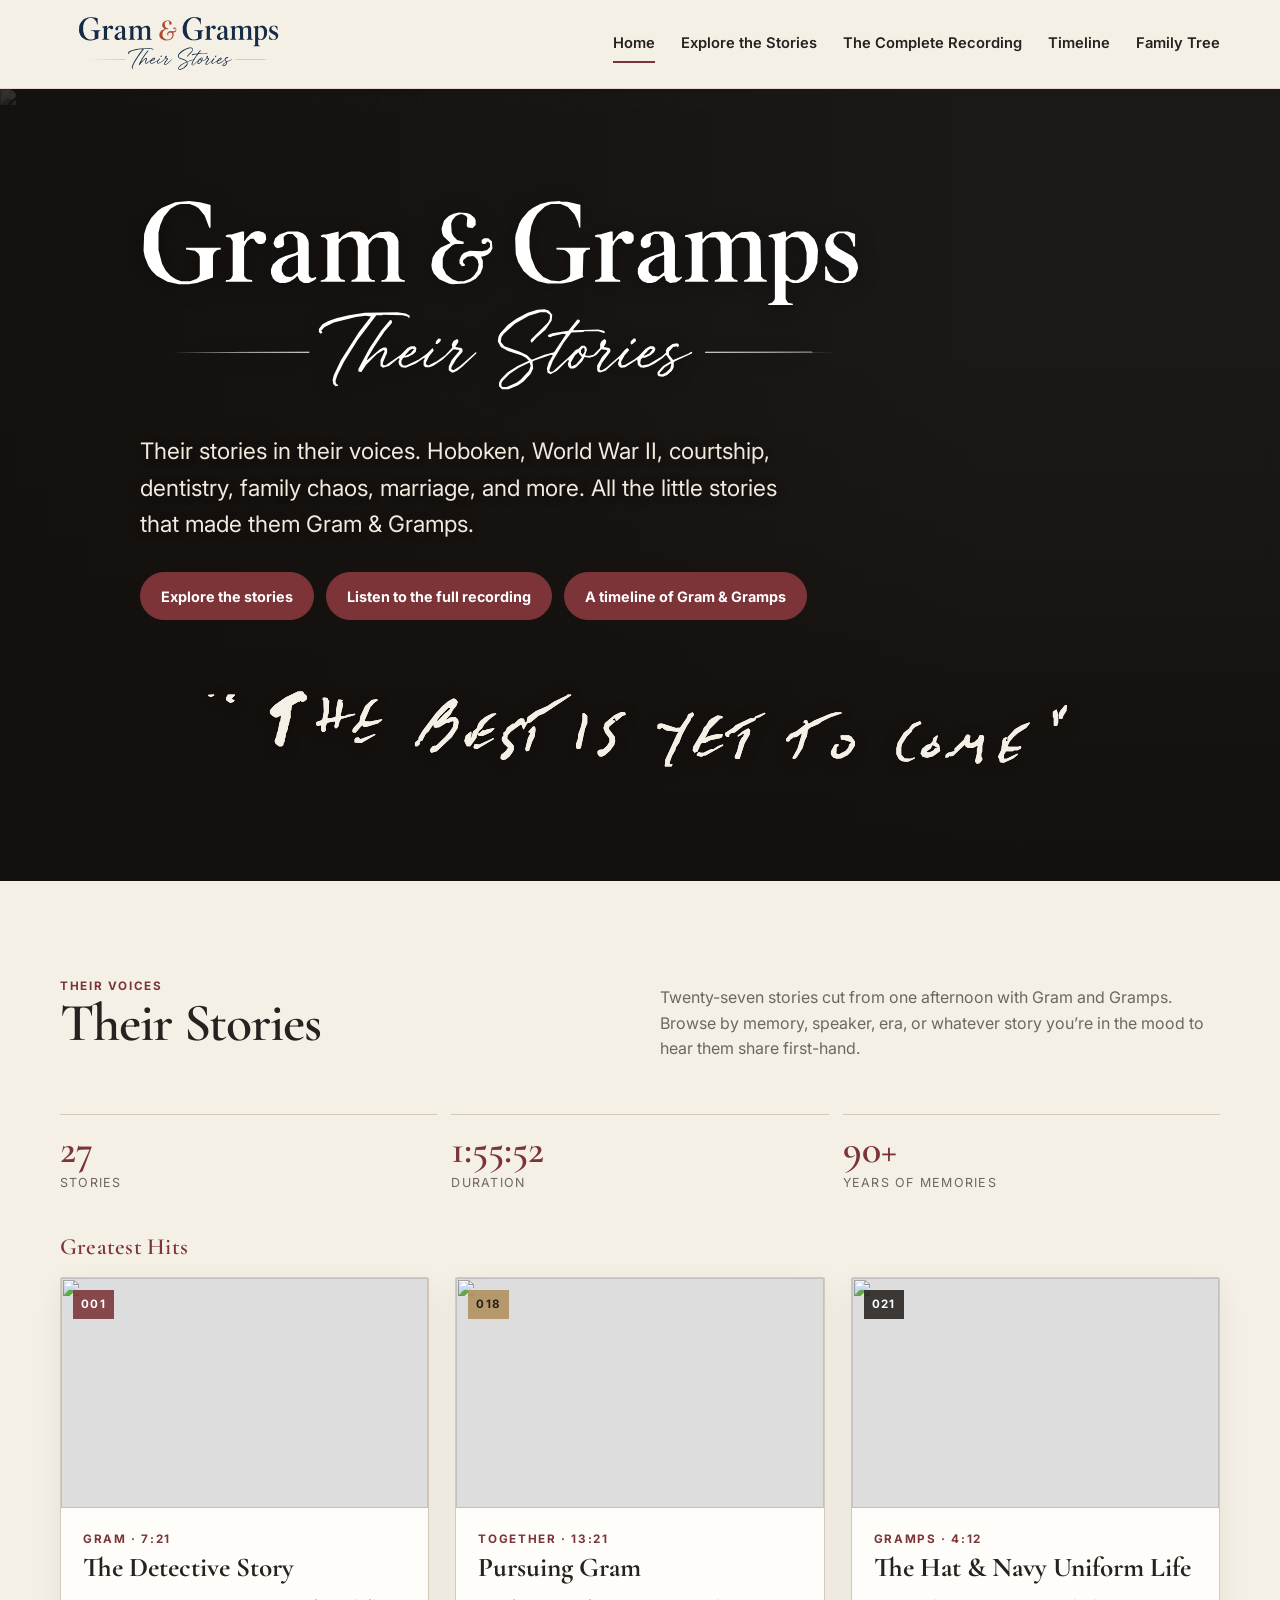
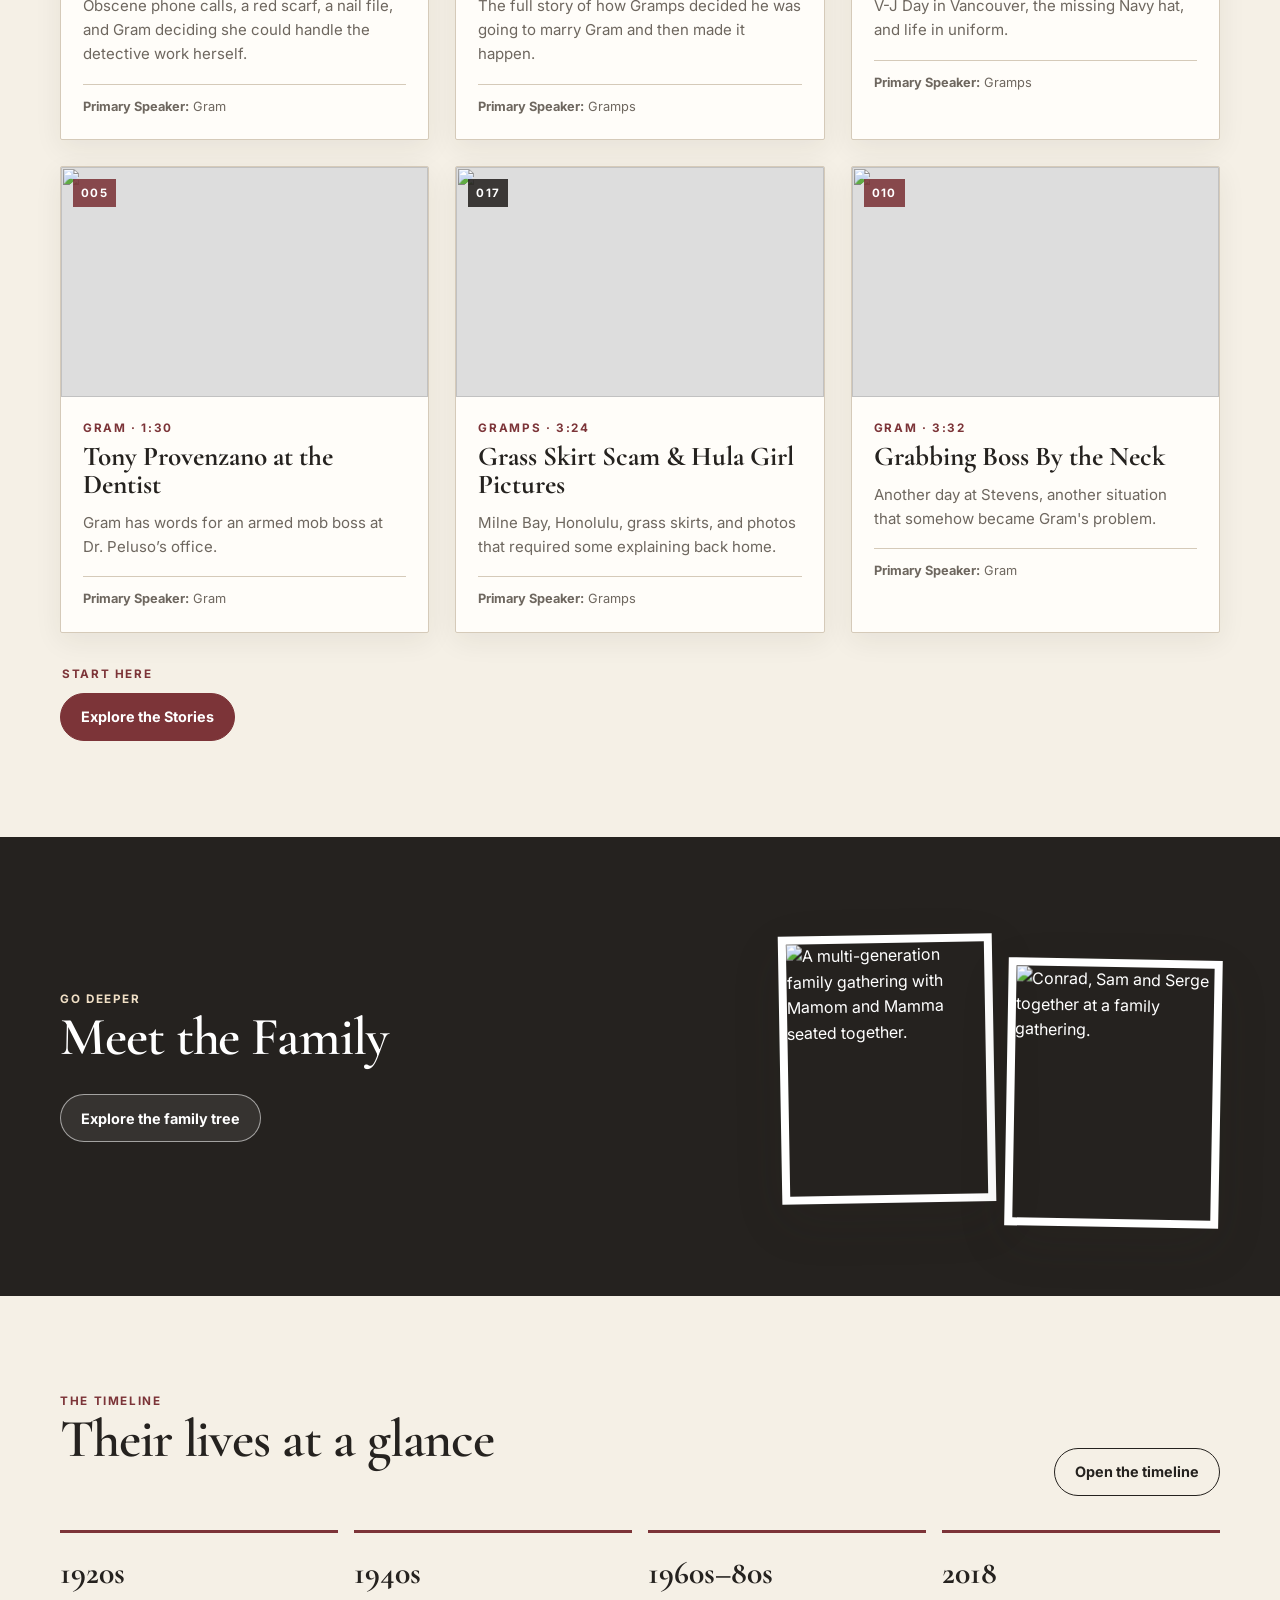
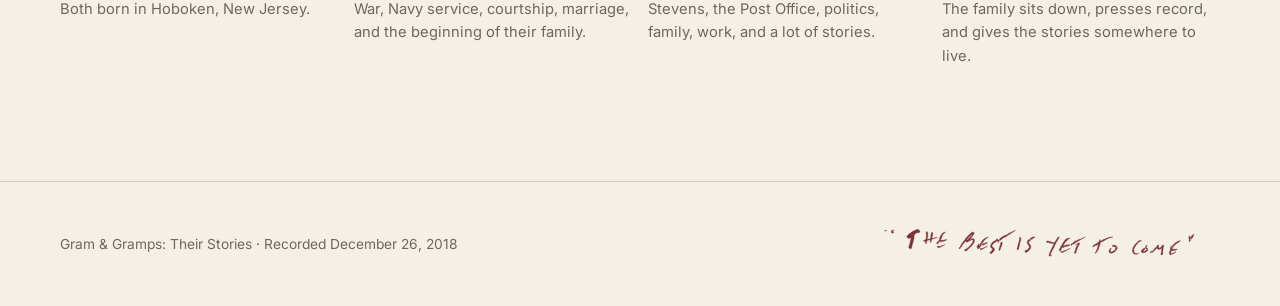
==== index.html @ 0425a96f "Load latest story image refinements on homepage" ====
<!doctype html>
<html lang="en"><head>
<meta charset="utf-8"><meta name="viewport" content="width=device-width,initial-scale=1">
<meta name="description" content="The stories of Gram and Gramps, preserved in their own voices.">
<title>Gram &amp; Gramps: Their Stories</title>
<link rel="stylesheet" href="assets/css/styles.css"><link rel="stylesheet" href="assets/css/branding.css"><link rel="stylesheet" href="assets/css/curation.css"><link rel="stylesheet" href="assets/css/home.css">
</head><body>
<header class="site-header">
  <div class="header-inner wrap">
    <a class="wordmark" href="index.html">Gram <span>&amp;</span> Gramps</a>
    <button class="menu-toggle" aria-label="Open navigation">☰</button>
    <nav class="site-nav">
      <a class="active" href="index.html">Home</a><a href="stories.html">Explore the Stories</a><a href="listen.html">The Complete Recording</a><a href="timeline.html">Timeline</a><a href="family-tree.html">Family Tree</a>
    </nav>
  </div>
</header>
<main>
<section class="hero">
  <div class="hero-media"><img src="https://drive.google.com/thumbnail?id=1_7T6gl65_XMXoGxYPbGLBOzKPiK3e8Ey&sz=w2400" alt="Sam, Marietta and Conrad celebrating Sam and Marietta's eighth wedding anniversary in 1955."></div>
  <div class="hero-copy wrap">
    <div class="hero-title hero-title-logo"><img src="assets/images/gram-gramps-their-stories.svg" alt="Gram &amp; Gramps: Their Stories"></div>
    <p class="dek">Their stories in their voices. Hoboken, World War II, courtship, dentistry, family chaos, marriage, and more. All the little stories that made them Gram &amp; Gramps.</p>
    <div class="hero-actions"><a class="button light" href="stories.html">Explore the stories</a><a class="button primary" href="listen.html">Listen to the full recording</a><a class="button light" href="timeline.html">A timeline of Gram &amp; Gramps</a></div>
    <div class="hero-legacy"><div class="hero-signature-frame"><img class="hero-signature" src="assets/images/the-best-is-yet-to-come-pen-clean.svg" alt="The best is yet to come, in Gramps' handwriting."></div></div>
  </div>
</section>
<section class="section wrap">
  <div class="section-head"><div><div class="eyebrow">Their Voices</div><h2>Their Stories</h2></div><p>Twenty-seven stories cut from one afternoon with Gram and Gramps. Browse by memory, speaker, era, or whatever story you’re in the mood to hear them share first-hand.</p></div>
  <div class="stats story-stats"><div class="stat"><strong>27</strong><span>stories</span></div><div class="stat"><strong>1:55:52</strong><span>duration</span></div><div class="stat"><strong>90+</strong><span>years of memories</span></div></div>
  <div class="featured-story-label"><div class="eyebrow">Greatest Hits</div></div>
  <div id="featuredStories" class="story-grid"></div>
  <div class="featured-cta"><div class="eyebrow">Start Here</div><a class="button primary" href="stories.html">Explore the Stories</a></div>
</section>
<section class="section archive-band">
  <div class="archive-grid wrap">
    <div><div class="eyebrow light">Go Deeper</div><h2>Meet the Family</h2><div style="margin-top:30px"><a class="button light" href="family-tree.html">Explore the family tree</a></div></div>
    <div class="photo-stack"><img src="https://drive.google.com/thumbnail?id=1MJA2WRjSsl3waaRebiGanG0dg9UdJVm9&sz=w1600" alt="A multi-generation family gathering with Mamom and Mamma seated together."><img src="https://drive.google.com/thumbnail?id=1Cu-WLqslZ1735Fe2EN0jEZlUWT8bdMhm&sz=w1600" alt="Conrad, Sam and Serge together at a family gathering."></div>
  </div>
</section>
<section class="section wrap">
  <div class="section-head"><div><div class="eyebrow">The Timeline</div><h2>Their lives at a glance</h2></div><a class="button" href="timeline.html">Open the timeline</a></div>
  <div class="timeline-preview"><article><strong>1920s</strong><p>Both born in Hoboken, New Jersey.</p></article><article><strong>1940s</strong><p>War, Navy service, courtship, marriage, and the beginning of their family.</p></article><article><strong>1960s–80s</strong><p>Stevens, the Post Office, politics, family, work, and a lot of stories.</p></article><article><strong>2018</strong><p>The family sits down, presses record, and gives the stories somewhere to live.</p></article></div>
</section>
</main>
<footer class="site-footer"><div class="footer-inner wrap"><div>Tridente Family Oral History · Recorded December 26, 2018</div><div>Built from family recordings, photographs, documents, and memories.</div></div></footer>
<script src="assets/js/data.js"></script><script src="assets/js/features.js"></script><script src="assets/js/site.js"></script><script src="assets/js/editorial-aug11.js"></script><script src="assets/js/newest-aug12.js"></script><script src="assets/js/curation.js"></script>
</body></html>
---- assets/css/styles.css ----
@import url('https://fonts.googleapis.com/css2?family=Cormorant+Garamond:wght@500;600;700&family=Inter:wght@400;500;600;700&display=swap');
:root{--paper:#f5f0e6;--paper-2:#ebe3d6;--ink:#25221f;--muted:#6e675f;--wine:#7c3438;--wine-dark:#552326;--gold:#b29362;--line:#d5cab9;--white:#fffdf9;--shadow:0 18px 50px rgba(49,38,29,.12)}*{box-sizing:border-box}html{scroll-behavior:smooth}body{margin:0;background:var(--paper);color:var(--ink);font-family:Inter,system-ui,-apple-system,BlinkMacSystemFont,"Segoe UI",sans-serif;line-height:1.6}img{max-width:100%;display:block}a{color:inherit;text-decoration:none}.wrap{width:min(1160px,calc(100% - 40px));margin-inline:auto}.eyebrow{font-size:.73rem;letter-spacing:.14em;text-transform:uppercase;font-weight:700;color:var(--wine)}.eyebrow.light{color:#f0dfc5}h1,h2,h3{font-family:"Cormorant Garamond",Georgia,serif;line-height:1.03;margin:0 0 .55em}h1{font-size:clamp(3.4rem,8vw,7.8rem);font-weight:600;letter-spacing:-.035em}h2{font-size:clamp(2.25rem,4.2vw,4.2rem);font-weight:600;letter-spacing:-.02em}h3{font-size:1.7rem}p{margin:0 0 1.15em}.site-header{position:sticky;top:0;z-index:50;background:rgba(245,240,230,.92);backdrop-filter:blur(14px);border-bottom:1px solid rgba(124,52,56,.12)}.header-inner{height:76px;display:flex;align-items:center;justify-content:space-between;gap:24px}.wordmark{font-family:"Cormorant Garamond",Georgia,serif;font-size:1.65rem;font-weight:700;letter-spacing:.01em}.wordmark span{color:var(--wine);font-style:italic;font-weight:600}.site-nav{display:flex;gap:26px;align-items:center;font-size:.92rem;font-weight:600}.site-nav a{position:relative}.site-nav a:after{content:"";position:absolute;left:0;right:100%;bottom:-7px;height:2px;background:var(--wine);transition:.2s}.site-nav a:hover:after,.site-nav a.active:after{right:0}.menu-toggle{display:none;border:0;background:none;font-size:1.35rem}.hero{min-height:78vh;position:relative;display:grid;align-items:end;overflow:hidden;background:#1d1b19}.hero-media{position:absolute;inset:0}.hero-media img{width:100%;height:100%;object-fit:cover;object-position:center 28%;filter:grayscale(18%) sepia(8%) contrast(1.02)}.hero:after{content:"";position:absolute;inset:0;background:linear-gradient(90deg,rgba(19,15,13,.82) 0%,rgba(19,15,13,.48) 45%,rgba(19,15,13,.12) 74%),linear-gradient(0deg,rgba(19,15,13,.68),transparent 55%)}.hero-copy{position:relative;z-index:2;color:#fffaf3;padding:10vh 0 8vh;max-width:780px}.hero-copy .dek{font-size:clamp(1.1rem,2vw,1.42rem);max-width:650px;color:#f3eadf}.hero-actions{display:flex;gap:12px;flex-wrap:wrap;margin-top:30px}.button{display:inline-flex;align-items:center;justify-content:center;gap:8px;min-height:48px;padding:0 20px;border:1px solid currentColor;border-radius:999px;font-weight:700;font-size:.9rem}.button.primary{background:var(--wine);border-color:var(--wine);color:white}.button.light{color:white;background:rgba(255,255,255,.08);border-color:rgba(255,255,255,.55)}.button:hover{transform:translateY(-1px)}.dedication{background:var(--wine);color:white;padding:34px 0;border-top:1px solid rgba(255,255,255,.15)}.dedication-inner{display:grid;grid-template-columns:220px 1fr;gap:40px;align-items:center}.dedication h2{font-size:2.8rem;margin:0}.dedication p{margin:0;max-width:760px;color:#f3ded9}.section{padding:96px 0}.section.tight{padding:64px 0}.section-head{display:flex;align-items:end;justify-content:space-between;gap:30px;margin-bottom:34px}.section-head p{max-width:560px;color:var(--muted)}.story-grid{display:grid;grid-template-columns:repeat(3,1fr);gap:26px}.story-grid.compact{grid-template-columns:repeat(3,1fr)}.story-card{background:var(--white);border:1px solid var(--line);border-radius:2px;overflow:hidden;box-shadow:0 8px 28px rgba(48,37,28,.07);transition:transform .22s,box-shadow .22s}.story-card:hover{transform:translateY(-4px);box-shadow:var(--shadow)}.story-thumb{aspect-ratio:16/10;overflow:hidden;position:relative;display:block;background:#ddd}.story-thumb img{width:100%;height:100%;object-fit:cover;filter:saturate(.86) contrast(1.02);transition:transform .35s}.story-card:hover .story-thumb img{transform:scale(1.03)}.story-number{position:absolute;left:12px;top:12px;background:rgba(32,26,22,.84);color:white;padding:5px 8px;font-size:.72rem;letter-spacing:.12em;font-weight:700}.story-card-body{padding:22px}.story-card-body h3{margin:.2em 0 .45em}.story-card-body p{color:var(--muted);font-size:.94rem}.card-meta{font-size:.8rem;color:var(--muted);border-top:1px solid var(--line);padding-top:12px}.archive-band{background:var(--ink);color:white}.archive-grid{display:grid;grid-template-columns:1.2fr .8fr;gap:60px;align-items:center}.archive-grid p{color:#d8d0c7}.photo-stack{display:grid;grid-template-columns:1fr 1fr;gap:12px;transform:rotate(-1deg)}.photo-stack img{width:100%;aspect-ratio:4/5;object-fit:cover;border:8px solid #fff;box-shadow:var(--shadow)}.photo-stack img:nth-child(2){transform:translateY(28px) rotate(2deg)}.stats{display:grid;grid-template-columns:repeat(3,1fr);gap:14px;margin-top:30px}.stat{border-top:1px solid #665f58;padding-top:14px}.stat strong{font:600 2.5rem/1 "Cormorant Garamond",Georgia,serif;display:block}.stat span{font-size:.78rem;color:#bdb6af;text-transform:uppercase;letter-spacing:.1em}.timeline-preview{display:grid;grid-template-columns:repeat(4,1fr);gap:16px}.timeline-preview article{border-top:3px solid var(--wine);padding-top:14px}.timeline-preview strong{font-family:"Cormorant Garamond",Georgia,serif;font-size:2rem}.timeline-preview p{font-size:.92rem;color:var(--muted)}.site-footer{padding:42px 0;border-top:1px solid var(--line);font-size:.86rem;color:var(--muted)}.footer-inner{display:flex;justify-content:space-between;gap:20px}.page-hero{padding:90px 0 54px;border-bottom:1px solid var(--line)}.page-hero p{max-width:700px;color:var(--muted);font-size:1.08rem}.filter-row{display:flex;gap:8px;flex-wrap:wrap;margin:28px 0 36px}.filter-chip{border:1px solid var(--line);background:transparent;padding:9px 15px;border-radius:999px;cursor:pointer;font-weight:700;color:var(--muted)}.filter-chip.active,.filter-chip:hover{background:var(--wine);color:white;border-color:var(--wine)}.story-hero{min-height:58vh;position:relative;display:grid;align-items:end;overflow:hidden;background:#222}.story-hero>img{position:absolute;inset:0;width:100%;height:100%;object-fit:cover;object-position:center 30%}.story-hero-overlay{position:absolute;inset:0;background:linear-gradient(0deg,rgba(22,18,16,.82),rgba(22,18,16,.08) 75%)}.story-hero-copy{position:relative;color:white;padding:70px 0}.story-hero-copy h1{font-size:clamp(3rem,6vw,6rem)}.story-hero-copy p{max-width:720px;font-size:1.1rem;color:#eee4da}.story-layout{display:grid;grid-template-columns:minmax(0,1.55fr) minmax(280px,.65fr);gap:60px}.audio-box{border:1px solid var(--line);background:var(--white);padding:28px;display:flex;justify-content:space-between;gap:24px;align-items:center;margin-bottom:45px}.audio-box h2{font-size:2.4rem;margin:.1em 0 0}audio{width:min(440px,100%)}.audio-pending{display:inline-flex;border:1px dashed var(--gold);color:var(--muted);padding:12px 16px;font-size:.82rem;font-weight:700}.prose{font-size:1.05rem;max-width:720px}.prose .note{border-left:3px solid var(--gold);padding-left:18px;color:var(--muted)}.fact-panel{border-top:3px solid var(--wine);align-self:start}.fact-panel div{padding:18px 0;border-bottom:1px solid var(--line)}.fact-panel span{display:block;color:var(--muted);font-size:.72rem;text-transform:uppercase;letter-spacing:.11em;font-weight:700;margin-bottom:6px}.fact-panel strong{font-weight:600;font-size:.94rem}.timeline{position:relative;margin-top:20px}.timeline:before{content:"";position:absolute;left:142px;top:0;bottom:0;width:1px;background:var(--line)}.timeline-row{display:grid;grid-template-columns:120px 1fr;gap:44px;padding:0 0 42px;position:relative}.timeline-row:after{content:"";position:absolute;left:136px;top:8px;width:13px;height:13px;border-radius:50%;background:var(--wine);border:3px solid var(--paper)}.timeline-year{font:600 2rem/1 "Cormorant Garamond",Georgia,serif;color:var(--wine)}.timeline-copy h3{margin:0 0 6px}.timeline-copy p{color:var(--muted);max-width:680px}.twins-hero{display:grid;grid-template-columns:.85fr 1.15fr;min-height:72vh}.twins-copy{padding:8vw;display:flex;flex-direction:column;justify-content:center;background:var(--wine);color:white}.twins-copy p{color:#f1deda}.twins-photo img{width:100%;height:100%;object-fit:cover}.callout{border:1px solid var(--line);padding:28px;background:var(--white)}.callout strong{font-family:"Cormorant Garamond",Georgia,serif;font-size:1.7rem}@media (max-width:900px){.site-nav{display:none;position:absolute;top:76px;left:0;right:0;background:var(--paper);padding:20px 28px;border-bottom:1px solid var(--line);flex-direction:column;align-items:flex-start}.site-nav.open{display:flex}.menu-toggle{display:block}.story-grid,.story-grid.compact{grid-template-columns:repeat(2,1fr)}.archive-grid,.story-layout,.twins-hero{grid-template-columns:1fr}.twins-photo{min-height:60vh}.timeline-preview{grid-template-columns:repeat(2,1fr)}.dedication-inner{grid-template-columns:1fr}}@media (max-width:680px){.wrap{width:min(100% - 28px,1160px)}.hero{min-height:76vh}.hero:after{background:linear-gradient(0deg,rgba(19,15,13,.86),rgba(19,15,13,.24))}.hero-copy{padding-bottom:54px}.section{padding:70px 0}.story-grid,.story-grid.compact{grid-template-columns:1fr}.stats{grid-template-columns:1fr}.timeline-preview{grid-template-columns:1fr 1fr}.audio-box{align-items:flex-start;flex-direction:column}.timeline:before{left:81px}.timeline-row{grid-template-columns:64px 1fr;gap:34px}.timeline-row:after{left:75px}.footer-inner{flex-direction:column}}
---- assets/css/branding.css ----
.wordmark{display:block;flex:0 0 auto;width:238px;height:66px;font-size:0;line-height:0;background:url('../images/gram-gramps-their-stories.svg') center/contain no-repeat}.wordmark span{display:none}.header-inner{height:88px}.their-stories-heading{width:min(620px,100%);margin:6px 0 24px;line-height:0}.their-stories-heading img{display:block;width:100%;height:auto}.stories-page-hero{padding-top:78px}.stories-page-hero .eyebrow{margin-bottom:8px}.site-footer{padding-top:30px;padding-bottom:30px}.site-footer .footer-inner{align-items:center}.site-footer .footer-inner>div:first-child{font-size:0}.site-footer .footer-inner>div:first-child:before{content:'Gram & Gramps: Their Stories · Recorded December 26, 2018';font-size:.86rem}.site-footer .footer-inner>div:last-child{font-size:0;display:flex;justify-content:flex-end;align-items:center}.site-footer .footer-inner>div:last-child:before{content:'';display:block;width:360px;height:64px;background:var(--wine);-webkit-mask:url('../images/the-best-is-yet-to-come-pen-clean.svg') center/contain no-repeat;mask:url('../images/the-best-is-yet-to-come-pen-clean.svg') center/contain no-repeat}
@media(max-width:900px){.wordmark{width:214px;height:62px}.site-nav{top:88px}}
@media(max-width:680px){.header-inner{height:78px}.wordmark{width:188px;height:56px}.site-nav{top:78px}.stories-page-hero{padding-top:58px}.their-stories-heading{width:min(560px,100%);margin-top:2px;margin-bottom:20px}.site-footer{padding-top:26px;padding-bottom:26px}.site-footer .footer-inner>div:last-child{justify-content:flex-start}.site-footer .footer-inner>div:last-child:before{width:320px;height:58px}}
---- assets/css/curation.css ----
.story-hero>img,.story-thumb img{object-position:var(--story-focus,50% 24%)}
.story-hero-meta{display:flex;gap:9px;flex-wrap:wrap;margin:0 0 18px;padding:0;border:0}.story-hero-meta div{min-width:108px;padding:9px 12px 10px;background:rgba(24,20,18,.72);border:1px solid rgba(255,255,255,.18);box-shadow:0 4px 18px rgba(0,0,0,.14);backdrop-filter:blur(6px);-webkit-backdrop-filter:blur(6px)}.story-hero-meta span{display:block;margin-bottom:4px;font-size:.6rem;font-weight:800;letter-spacing:.12em;text-transform:uppercase;color:#f0dfc5;text-shadow:0 1px 3px rgba(0,0,0,.45)}.story-hero-meta strong{font-size:.9rem;font-weight:800;color:#fff;text-shadow:0 1px 4px rgba(0,0,0,.55)}
.story-quote{margin:42px 0;padding:34px 38px;border-left:4px solid var(--wine);background:var(--paper-2)}.story-quote blockquote{margin:0;font:600 clamp(2rem,4vw,3.45rem)/1.08 "Cormorant Garamond",Georgia,serif;letter-spacing:-.02em}.story-quote figcaption{margin-top:18px;color:var(--muted);font-size:.78rem;font-weight:700;letter-spacing:.08em;text-transform:uppercase}
.drive-audio-player{display:flex;flex-direction:column;gap:9px;width:min(520px,100%);min-width:min(440px,100%)}.drive-audio-player iframe{display:block;width:100%;height:104px;border:0;background:#f1ede7;border-radius:2px}.audio-backup{font-size:.72rem;color:var(--muted);text-decoration:underline;text-underline-offset:3px}.audio-backup:hover{color:var(--wine)}
.audio-box{align-items:center}.audio-title{min-width:240px}.audio-eyebrow{color:var(--ink)}.audio-eyebrow span{display:block;line-height:1.35;color:var(--ink)}.audio-eyebrow span+span{margin-top:2px}.audio-box h2{font-size:clamp(1.8rem,3vw,2.5rem);margin:.18em 0 0}.audio-story-number,.audio-story-title{display:block}.audio-story-number{font-size:.62em;line-height:1.15;letter-spacing:.02em;color:var(--wine);margin-bottom:3px}.audio-story-title{line-height:1.03}
.transcript-section{margin:-18px 0 42px}.transcript-details{border:1px solid var(--line);background:var(--white);box-shadow:0 8px 24px rgba(48,37,28,.05)}.transcript-details summary{display:flex;align-items:center;justify-content:space-between;gap:20px;padding:19px 22px;cursor:pointer;list-style:none}.transcript-details summary::-webkit-details-marker{display:none}.transcript-details summary .eyebrow{display:block;margin-bottom:2px;color:var(--muted)}.transcript-details summary strong{font:600 1.45rem/1.1 "Cormorant Garamond",Georgia,serif;color:var(--wine)}.transcript-toggle{display:grid;place-items:center;width:30px;height:30px;border:1px solid rgba(124,52,56,.35);font-size:1.35rem;color:var(--wine);transition:.18s}.transcript-details[open] .transcript-toggle{transform:rotate(45deg)}.transcript-body{padding:4px 22px 26px;border-top:1px solid var(--line)}.transcript-note{margin:18px 0 24px;padding:12px 14px;background:var(--paper-2);color:var(--muted);font-size:.78rem}.transcript-line{display:grid;grid-template-columns:88px minmax(0,1fr);gap:18px;padding:13px 0;border-bottom:1px solid rgba(48,37,28,.09)}.transcript-line:last-child{border-bottom:0}.transcript-speaker{padding-top:3px;font-size:.72rem;font-weight:800;letter-spacing:.07em;text-transform:uppercase;color:var(--wine)}.transcript-line p{margin:0;line-height:1.62;color:var(--ink)}
.story-sequence{display:grid;grid-template-columns:1fr 1fr;gap:14px;margin:-24px 0 44px}.story-sequence-link{display:flex;flex-direction:column;gap:3px;padding:14px 16px;border:1px solid rgba(124,52,56,.35);background:var(--white);color:var(--wine);transition:.18s}.story-sequence-link:hover{background:var(--wine);color:#fff;border-color:var(--wine);transform:translateY(-1px)}.story-sequence-link.next{text-align:right}.story-sequence-link span{font-size:.68rem;font-weight:800;letter-spacing:.08em;text-transform:uppercase}.story-sequence-link strong{font-size:.82rem;font-weight:600;color:inherit;white-space:nowrap;overflow:hidden;text-overflow:ellipsis}
.archive-note{margin-top:42px;padding:28px 30px;background:var(--white);color:var(--ink);border:1px solid var(--line);box-shadow:0 8px 24px rgba(48,37,28,.07)}.archive-note h3{margin:.2em 0 .5em;font-size:2rem}.archive-note p{margin:0;color:var(--muted)}
.location-section{margin-top:46px;padding-top:38px;border-top:1px solid var(--line)}.section-head.mini{margin-bottom:20px}.section-head.mini h2{font-size:2.45rem;margin:.1em 0 0}.location-grid{display:grid;grid-template-columns:1fr;gap:18px}.location-card{display:grid;grid-template-columns:minmax(0,1.25fr) minmax(240px,.75fr);padding:0;background:var(--white);border:1px solid var(--line);box-shadow:0 8px 28px rgba(48,37,28,.05);overflow:hidden}.location-map-wrap{min-height:270px;background:var(--paper-2)}.location-map{display:block;width:100%;height:100%;min-height:270px;border:0}.location-copy{padding:27px 28px;align-self:center}.location-copy h3{margin:.15em 0 .35em;font-size:2rem}.location-copy p{color:var(--muted);margin-bottom:16px}.map-button{min-height:40px;padding:0 16px;font-size:.78rem;color:var(--wine)}
.story-card[data-group="Gram"] .story-number{background:rgba(124,52,56,.88)}.story-card[data-group="Gramps"] .story-number{background:rgba(37,34,31,.88)}.story-card[data-group="Together"] .story-number{background:rgba(178,147,98,.92);color:#251f1a}
@media(max-width:900px){.location-card{grid-template-columns:1fr}.location-map-wrap,.location-map{min-height:310px}.story-hero-meta{gap:8px}}
@media(max-width:680px){.story-hero>img,.story-thumb img{object-position:var(--story-focus-mobile,var(--story-focus,50% 20%))}.story-hero-meta{display:grid;grid-template-columns:repeat(3,1fr);gap:6px;margin-bottom:14px}.story-hero-meta div{min-width:0;padding:7px 7px 8px}.story-hero-meta strong{font-size:.76rem}.story-hero-meta span{font-size:.52rem;letter-spacing:.08em}.story-quote{padding:26px 24px;margin:34px 0}.drive-audio-player{min-width:100%;width:100%}.drive-audio-player iframe{height:108px}.audio-box{gap:18px}.transcript-section{margin:-20px 0 38px}.transcript-details summary{padding:16px}.transcript-body{padding:2px 16px 20px}.transcript-line{grid-template-columns:1fr;gap:4px;padding:12px 0}.transcript-speaker{padding-top:0}.story-sequence{margin:-28px 0 36px;gap:8px}.story-sequence-link{padding:12px 11px}.story-sequence-link strong{font-size:.72rem}.location-map-wrap,.location-map{min-height:250px}.location-copy{padding:22px 20px}}
---- assets/css/home.css ----
.hero-copy{max-width:1000px}.hero-copy h1{max-width:980px}.hero-media img{object-position:center 42%}.hero:after{background:linear-gradient(90deg,rgba(19,15,13,.86) 0%,rgba(19,15,13,.58) 46%,rgba(19,15,13,.18) 76%),linear-gradient(0deg,rgba(19,15,13,.9) 0%,rgba(19,15,13,.7) 20%,rgba(19,15,13,.25) 46%,transparent 67%)}.hero-title{margin-bottom:18px}.hero-title-logo{width:min(760px,82vw);line-height:0;margin-left:-18px}.hero-title-logo img{display:block;width:100%;height:auto;filter:brightness(0) invert(1) drop-shadow(0 2px 10px rgba(0,0,0,.38))}.hero-kicker{font-size:.86rem;letter-spacing:.15em;text-transform:uppercase;font-weight:700;color:#f0dfc5;margin-bottom:7px}.hero-title h1{margin-bottom:0}.hero-copy .dek{text-shadow:0 1px 12px rgba(0,0,0,.28)}.hero-actions{display:flex;gap:12px;flex-wrap:wrap;margin-top:30px}.hero-actions .button{background:var(--wine);border-color:var(--wine);color:#fff}.hero-actions .button:hover{background:var(--wine-dark);border-color:var(--wine-dark)}.hero-legacy{width:100%;max-width:1040px;margin-top:36px;padding:0;border:0}.hero-signature-frame{position:relative;width:100%;margin:0 auto;overflow:visible}.hero-signature{display:block;width:100%;max-width:1040px;height:auto;margin:0;padding:4px 0;box-sizing:border-box;filter:drop-shadow(0 0 .7px #f5f0e6) drop-shadow(0 2px 7px rgba(0,0,0,.28))}.story-stats{margin:0 0 36px}.story-stats .stat{border-color:var(--line)}.story-stats .stat strong{color:var(--wine)}.story-stats .stat span{color:var(--muted)}.featured-story-label{margin:0 0 18px;padding-top:4px}.featured-story-label .eyebrow{font:600 1.45rem/1.05 "Cormorant Garamond",Georgia,serif;letter-spacing:.01em;text-transform:none;color:var(--wine)}.featured-cta{display:flex;flex-direction:column;align-items:flex-start;gap:9px;margin-top:32px}.featured-cta .eyebrow{margin-left:2px}
@media(max-width:680px){.hero-media img{object-position:55% 42%}.hero:after{background:linear-gradient(0deg,rgba(19,15,13,.96) 0%,rgba(19,15,13,.84) 34%,rgba(19,15,13,.61) 66%,rgba(19,15,13,.5) 100%)}.hero-copy{padding-top:9vh}.hero-title-logo{width:104%;max-width:620px;margin-left:-10px}.hero-kicker{font-size:.76rem}.hero-copy .dek{color:#fffaf3;text-shadow:0 2px 14px rgba(0,0,0,.65)}.hero-legacy{margin-top:24px}.hero-signature{width:126%;max-width:none;margin-left:-5%;padding:2px 0}.story-stats{grid-template-columns:repeat(3,1fr);gap:10px}.story-stats .stat strong{font-size:2rem}.story-stats .stat span{font-size:.66rem}.featured-story-label{margin-top:4px}.featured-story-label .eyebrow{font-size:1.3rem}}
@media(max-width:430px){.story-stats{grid-template-columns:1fr}.story-stats .stat{padding-top:10px}.hero-signature{width:134%;margin-left:-8%}}
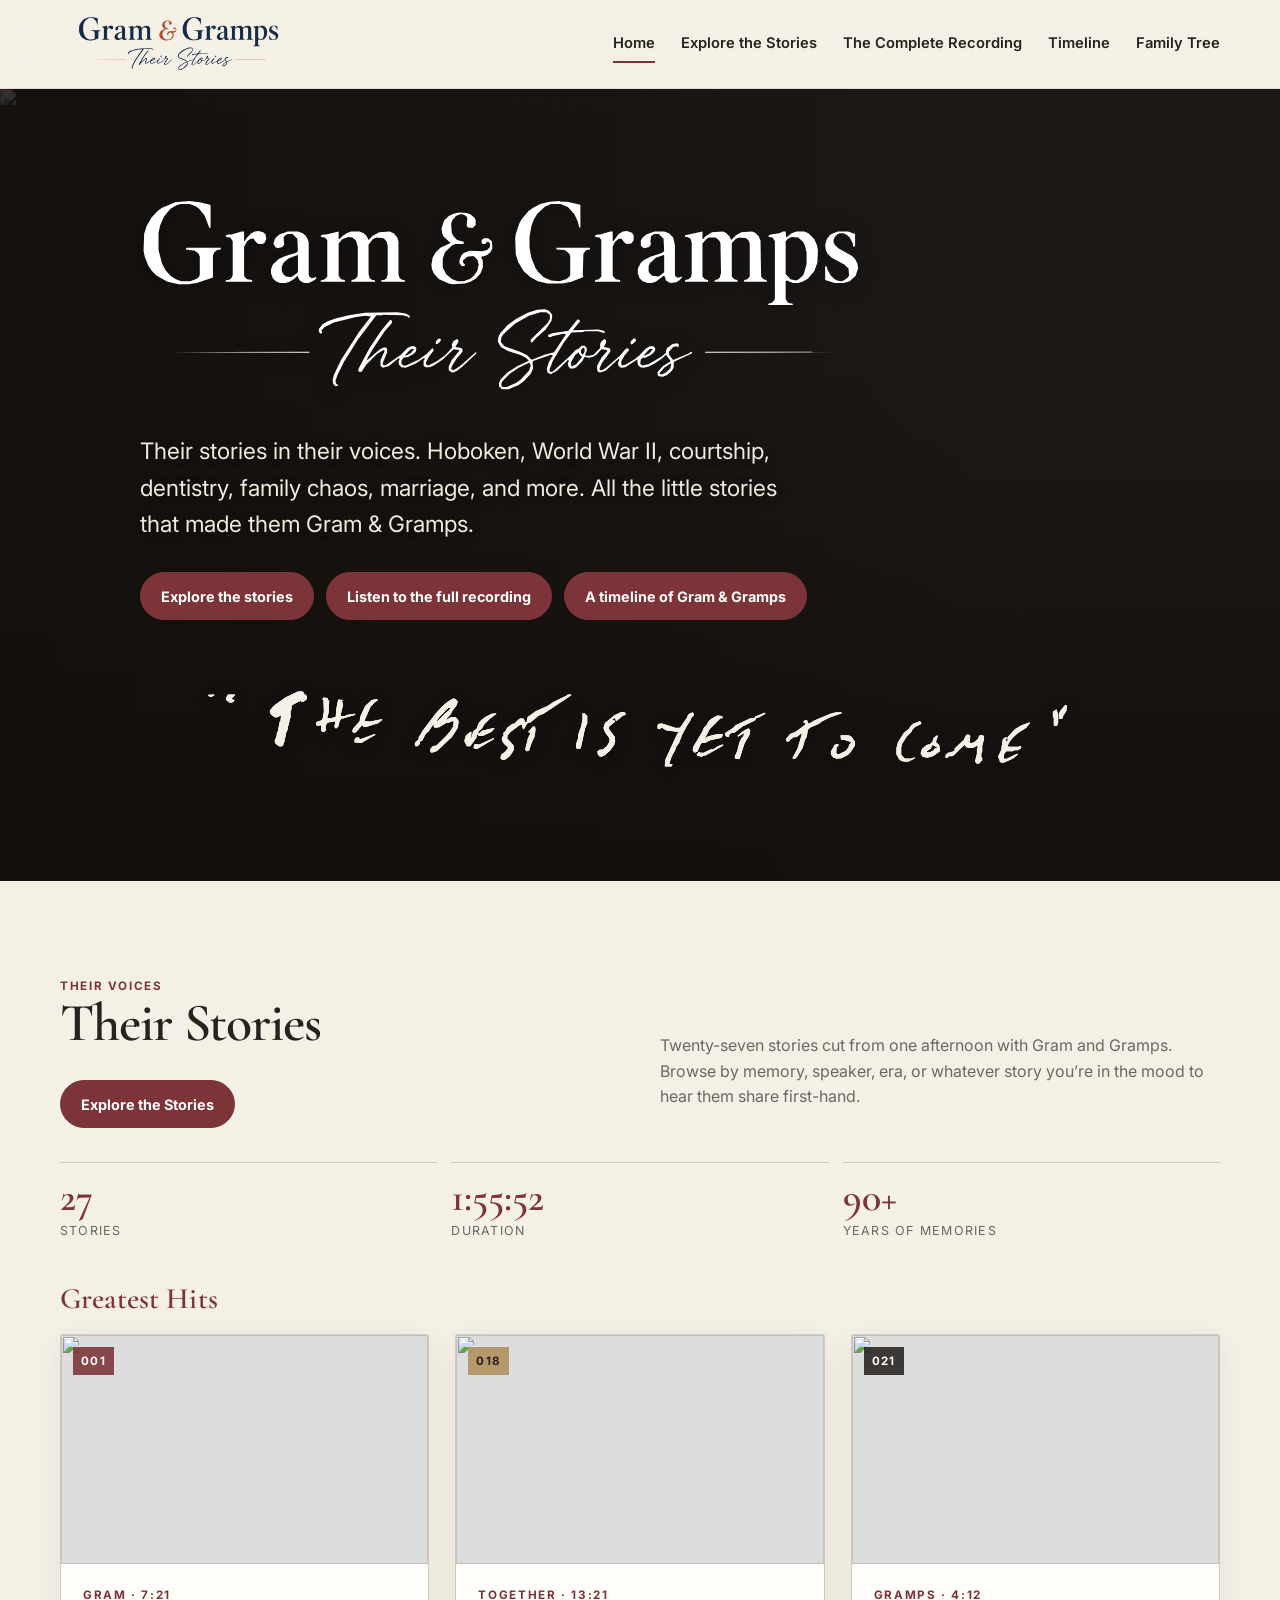
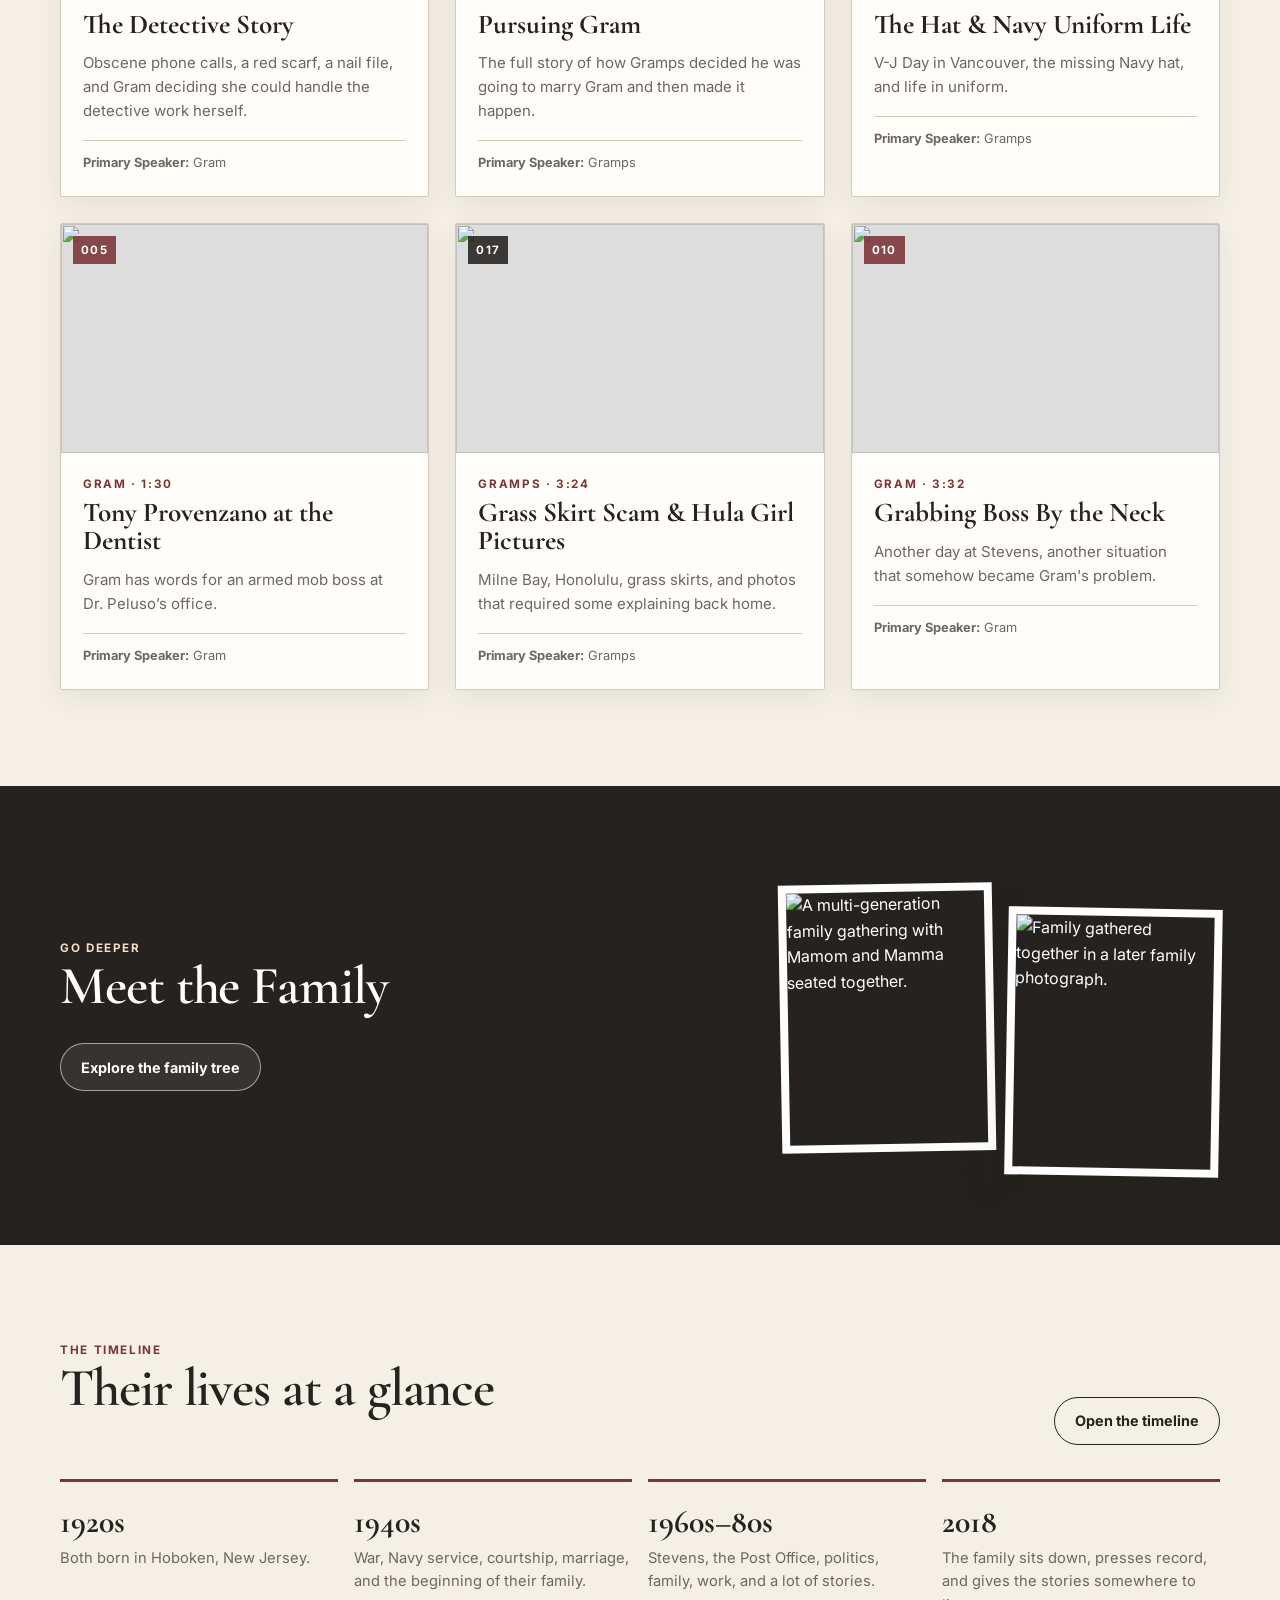
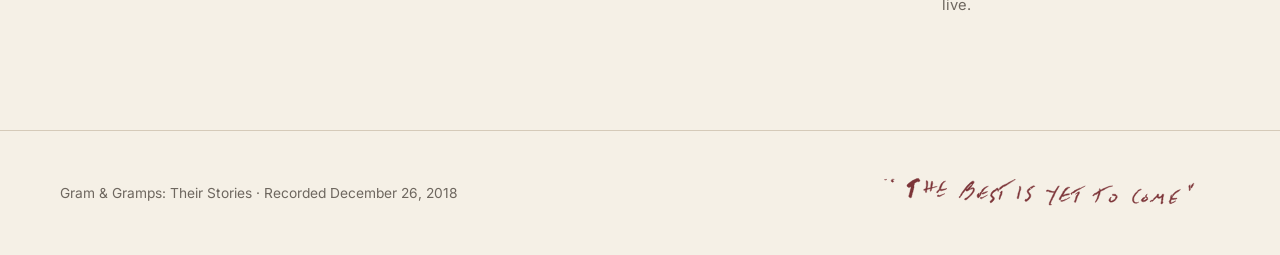
==== commit 7e53bfd9: "Refine homepage stories CTA and family photo" ====
--- a/index.html
+++ b/index.html
@@ -25,16 +25,15 @@
   </div>
 </section>
 <section class="section wrap">
-  <div class="section-head"><div><div class="eyebrow">Their Voices</div><h2>Their Stories</h2></div><p>Twenty-seven stories cut from one afternoon with Gram and Gramps. Browse by memory, speaker, era, or whatever story you’re in the mood to hear them share first-hand.</p></div>
+  <div class="section-head"><div><div class="eyebrow">Their Voices</div><h2>Their Stories</h2><div style="margin-top:22px"><a class="button primary" href="stories.html">Explore the Stories</a></div></div><p>Twenty-seven stories cut from one afternoon with Gram and Gramps. Browse by memory, speaker, era, or whatever story you’re in the mood to hear them share first-hand.</p></div>
   <div class="stats story-stats"><div class="stat"><strong>27</strong><span>stories</span></div><div class="stat"><strong>1:55:52</strong><span>duration</span></div><div class="stat"><strong>90+</strong><span>years of memories</span></div></div>
   <div class="featured-story-label"><div class="eyebrow">Greatest Hits</div></div>
   <div id="featuredStories" class="story-grid"></div>
-  <div class="featured-cta"><div class="eyebrow">Start Here</div><a class="button primary" href="stories.html">Explore the Stories</a></div>
 </section>
 <section class="section archive-band">
   <div class="archive-grid wrap">
     <div><div class="eyebrow light">Go Deeper</div><h2>Meet the Family</h2><div style="margin-top:30px"><a class="button light" href="family-tree.html">Explore the family tree</a></div></div>
-    <div class="photo-stack"><img src="https://drive.google.com/thumbnail?id=1MJA2WRjSsl3waaRebiGanG0dg9UdJVm9&sz=w1600" alt="A multi-generation family gathering with Mamom and Mamma seated together."><img src="https://drive.google.com/thumbnail?id=1Cu-WLqslZ1735Fe2EN0jEZlUWT8bdMhm&sz=w1600" alt="Conrad, Sam and Serge together at a family gathering."></div>
+    <div class="photo-stack"><img src="https://drive.google.com/thumbnail?id=1MJA2WRjSsl3waaRebiGanG0dg9UdJVm9&sz=w1600" alt="A multi-generation family gathering with Mamom and Mamma seated together."><img src="https://drive.google.com/thumbnail?id=1Fem4-S0j2wShqC5hpXGt7dLoz8n_kyJr&sz=w1600" alt="Family gathered together in a later family photograph."></div>
   </div>
 </section>
 <section class="section wrap">
--- a/assets/css/branding.css
+++ b/assets/css/branding.css
@@ -1,3 +1,3 @@
-.wordmark{display:block;flex:0 0 auto;width:238px;height:66px;font-size:0;line-height:0;background:url('../images/gram-gramps-their-stories.svg') center/contain no-repeat}.wordmark span{display:none}.header-inner{height:88px}.their-stories-heading{width:min(620px,100%);margin:6px 0 24px;line-height:0}.their-stories-heading img{display:block;width:100%;height:auto}.stories-page-hero{padding-top:78px}.stories-page-hero .eyebrow{margin-bottom:8px}.site-footer{padding-top:30px;padding-bottom:30px}.site-footer .footer-inner{align-items:center}.site-footer .footer-inner>div:first-child{font-size:0}.site-footer .footer-inner>div:first-child:before{content:'Gram & Gramps: Their Stories · Recorded December 26, 2018';font-size:.86rem}.site-footer .footer-inner>div:last-child{font-size:0;display:flex;justify-content:flex-end;align-items:center}.site-footer .footer-inner>div:last-child:before{content:'';display:block;width:360px;height:64px;background:var(--wine);-webkit-mask:url('../images/the-best-is-yet-to-come-pen-clean.svg') center/contain no-repeat;mask:url('../images/the-best-is-yet-to-come-pen-clean.svg') center/contain no-repeat}
+.wordmark{display:block;flex:0 0 auto;width:238px;height:66px;font-size:0;line-height:0;background:url('../images/gram-gramps-their-stories.svg') center/contain no-repeat}.wordmark span{display:none}.header-inner{height:88px}.their-stories-heading{width:min(620px,100%);margin:6px 0 24px;line-height:0}.their-stories-heading img{display:block;width:100%;height:auto}.stories-page-hero{padding-top:78px;padding-bottom:30px}.stories-page-hero+.section{padding-top:40px}.stories-page-hero .eyebrow{margin-bottom:8px}.site-footer{padding-top:30px;padding-bottom:30px}.site-footer .footer-inner{align-items:center}.site-footer .footer-inner>div:first-child{font-size:0}.site-footer .footer-inner>div:first-child:before{content:'Gram & Gramps: Their Stories · Recorded December 26, 2018';font-size:.86rem}.site-footer .footer-inner>div:last-child{font-size:0;display:flex;justify-content:flex-end;align-items:center}.site-footer .footer-inner>div:last-child:before{content:'';display:block;width:360px;height:64px;background:var(--wine);-webkit-mask:url('../images/the-best-is-yet-to-come-pen-clean.svg') center/contain no-repeat;mask:url('../images/the-best-is-yet-to-come-pen-clean.svg') center/contain no-repeat}
 @media(max-width:900px){.wordmark{width:214px;height:62px}.site-nav{top:88px}}
-@media(max-width:680px){.header-inner{height:78px}.wordmark{width:188px;height:56px}.site-nav{top:78px}.stories-page-hero{padding-top:58px}.their-stories-heading{width:min(560px,100%);margin-top:2px;margin-bottom:20px}.site-footer{padding-top:26px;padding-bottom:26px}.site-footer .footer-inner>div:last-child{justify-content:flex-start}.site-footer .footer-inner>div:last-child:before{width:320px;height:58px}}
+@media(max-width:680px){.header-inner{height:78px}.wordmark{width:188px;height:56px}.site-nav{top:78px}.stories-page-hero{padding-top:58px;padding-bottom:24px}.stories-page-hero+.section{padding-top:32px}.their-stories-heading{width:min(560px,100%);margin-top:2px;margin-bottom:20px}.site-footer{padding-top:26px;padding-bottom:26px}.site-footer .footer-inner>div:last-child{justify-content:flex-start}.site-footer .footer-inner>div:last-child:before{width:320px;height:58px}}
--- a/assets/css/home.css
+++ b/assets/css/home.css
@@ -1,3 +1,3 @@
-.hero-copy{max-width:1000px}.hero-copy h1{max-width:980px}.hero-media img{object-position:center 42%}.hero:after{background:linear-gradient(90deg,rgba(19,15,13,.86) 0%,rgba(19,15,13,.58) 46%,rgba(19,15,13,.18) 76%),linear-gradient(0deg,rgba(19,15,13,.9) 0%,rgba(19,15,13,.7) 20%,rgba(19,15,13,.25) 46%,transparent 67%)}.hero-title{margin-bottom:18px}.hero-title-logo{width:min(760px,82vw);line-height:0;margin-left:-18px}.hero-title-logo img{display:block;width:100%;height:auto;filter:brightness(0) invert(1) drop-shadow(0 2px 10px rgba(0,0,0,.38))}.hero-kicker{font-size:.86rem;letter-spacing:.15em;text-transform:uppercase;font-weight:700;color:#f0dfc5;margin-bottom:7px}.hero-title h1{margin-bottom:0}.hero-copy .dek{text-shadow:0 1px 12px rgba(0,0,0,.28)}.hero-actions{display:flex;gap:12px;flex-wrap:wrap;margin-top:30px}.hero-actions .button{background:var(--wine);border-color:var(--wine);color:#fff}.hero-actions .button:hover{background:var(--wine-dark);border-color:var(--wine-dark)}.hero-legacy{width:100%;max-width:1040px;margin-top:36px;padding:0;border:0}.hero-signature-frame{position:relative;width:100%;margin:0 auto;overflow:visible}.hero-signature{display:block;width:100%;max-width:1040px;height:auto;margin:0;padding:4px 0;box-sizing:border-box;filter:drop-shadow(0 0 .7px #f5f0e6) drop-shadow(0 2px 7px rgba(0,0,0,.28))}.story-stats{margin:0 0 36px}.story-stats .stat{border-color:var(--line)}.story-stats .stat strong{color:var(--wine)}.story-stats .stat span{color:var(--muted)}.featured-story-label{margin:0 0 18px;padding-top:4px}.featured-story-label .eyebrow{font:600 1.45rem/1.05 "Cormorant Garamond",Georgia,serif;letter-spacing:.01em;text-transform:none;color:var(--wine)}.featured-cta{display:flex;flex-direction:column;align-items:flex-start;gap:9px;margin-top:32px}.featured-cta .eyebrow{margin-left:2px}
-@media(max-width:680px){.hero-media img{object-position:55% 42%}.hero:after{background:linear-gradient(0deg,rgba(19,15,13,.96) 0%,rgba(19,15,13,.84) 34%,rgba(19,15,13,.61) 66%,rgba(19,15,13,.5) 100%)}.hero-copy{padding-top:9vh}.hero-title-logo{width:104%;max-width:620px;margin-left:-10px}.hero-kicker{font-size:.76rem}.hero-copy .dek{color:#fffaf3;text-shadow:0 2px 14px rgba(0,0,0,.65)}.hero-legacy{margin-top:24px}.hero-signature{width:126%;max-width:none;margin-left:-5%;padding:2px 0}.story-stats{grid-template-columns:repeat(3,1fr);gap:10px}.story-stats .stat strong{font-size:2rem}.story-stats .stat span{font-size:.66rem}.featured-story-label{margin-top:4px}.featured-story-label .eyebrow{font-size:1.3rem}}
-@media(max-width:430px){.story-stats{grid-template-columns:1fr}.story-stats .stat{padding-top:10px}.hero-signature{width:134%;margin-left:-8%}}
+.hero-copy{max-width:1000px}.hero-copy h1{max-width:980px}.hero-media img{object-position:center 42%}.hero:after{background:linear-gradient(90deg,rgba(19,15,13,.86) 0%,rgba(19,15,13,.58) 46%,rgba(19,15,13,.18) 76%),linear-gradient(0deg,rgba(19,15,13,.9) 0%,rgba(19,15,13,.7) 20%,rgba(19,15,13,.25) 46%,transparent 67%)}.hero-title{margin-bottom:18px}.hero-title-logo{width:min(760px,82vw);line-height:0;margin-left:-18px}.hero-title-logo img{display:block;width:100%;height:auto;filter:brightness(0) invert(1) drop-shadow(0 2px 10px rgba(0,0,0,.38))}.hero-kicker{font-size:.86rem;letter-spacing:.15em;text-transform:uppercase;font-weight:700;color:#f0dfc5;margin-bottom:7px}.hero-title h1{margin-bottom:0}.hero-copy .dek{text-shadow:0 1px 12px rgba(0,0,0,.28)}.hero-actions{display:flex;gap:12px;flex-wrap:wrap;margin-top:30px}.hero-actions .button{background:var(--wine);border-color:var(--wine);color:#fff}.hero-actions .button:hover{background:var(--wine-dark);border-color:var(--wine-dark)}.hero-legacy{width:100%;max-width:1040px;margin-top:36px;padding:0;border:0}.hero-signature-frame{position:relative;width:100%;margin:0 auto;overflow:visible}.hero-signature{display:block;width:100%;max-width:1040px;height:auto;margin:0;padding:4px 0;box-sizing:border-box;filter:drop-shadow(0 0 .7px #f5f0e6) drop-shadow(0 2px 7px rgba(0,0,0,.28))}.story-stats{margin:0 0 36px}.story-stats .stat{border-color:var(--line)}.story-stats .stat strong{color:var(--wine)}.story-stats .stat span{color:var(--muted)}.featured-story-label{margin:0 0 20px;padding-top:4px}.featured-story-label .eyebrow{font:600 1.85rem/1.05 "Cormorant Garamond",Georgia,serif;letter-spacing:.005em;text-transform:none;color:var(--wine)}.featured-cta{display:flex;flex-direction:column;align-items:flex-start;gap:9px;margin-top:32px}.featured-cta .eyebrow{margin-left:2px}
+@media(max-width:680px){.hero-media img{object-position:55% 42%}.hero:after{background:linear-gradient(0deg,rgba(19,15,13,.96) 0%,rgba(19,15,13,.84) 34%,rgba(19,15,13,.61) 66%,rgba(19,15,13,.5) 100%)}.hero-copy{padding-top:9vh}.hero-title-logo{width:104%;max-width:620px;margin-left:-10px}.hero-kicker{font-size:.76rem}.hero-copy .dek{color:#fffaf3;text-shadow:0 2px 14px rgba(0,0,0,.65)}.hero-legacy{margin-top:24px}.hero-signature-frame{width:100%;overflow:visible}.hero-signature{width:100%;max-width:100%;margin-left:0;padding:2px 0}.story-stats{grid-template-columns:repeat(3,1fr);gap:10px}.story-stats .stat strong{font-size:2rem}.story-stats .stat span{font-size:.66rem}.featured-story-label{margin-top:4px}.featured-story-label .eyebrow{font-size:1.65rem}}
+@media(max-width:430px){.story-stats{grid-template-columns:1fr}.story-stats .stat{padding-top:10px}.hero-signature{width:100%;max-width:100%;margin-left:0}}
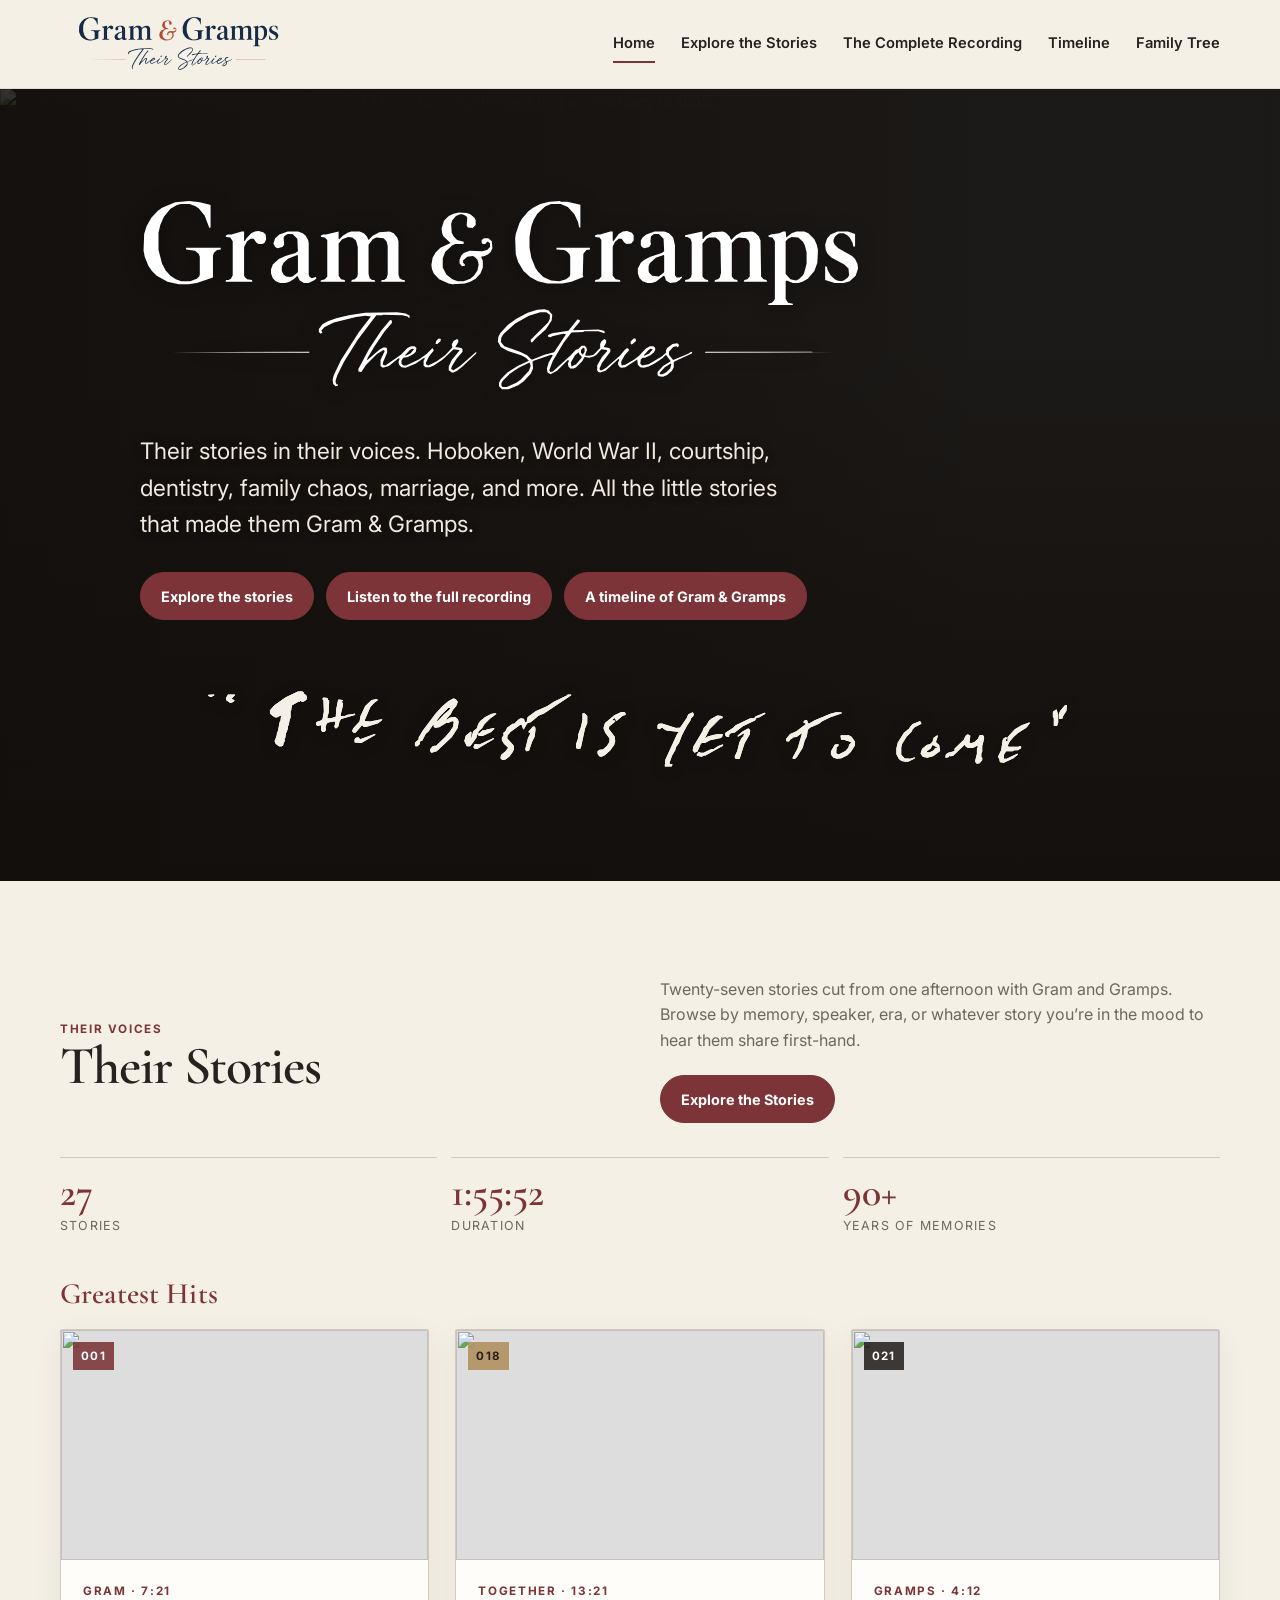
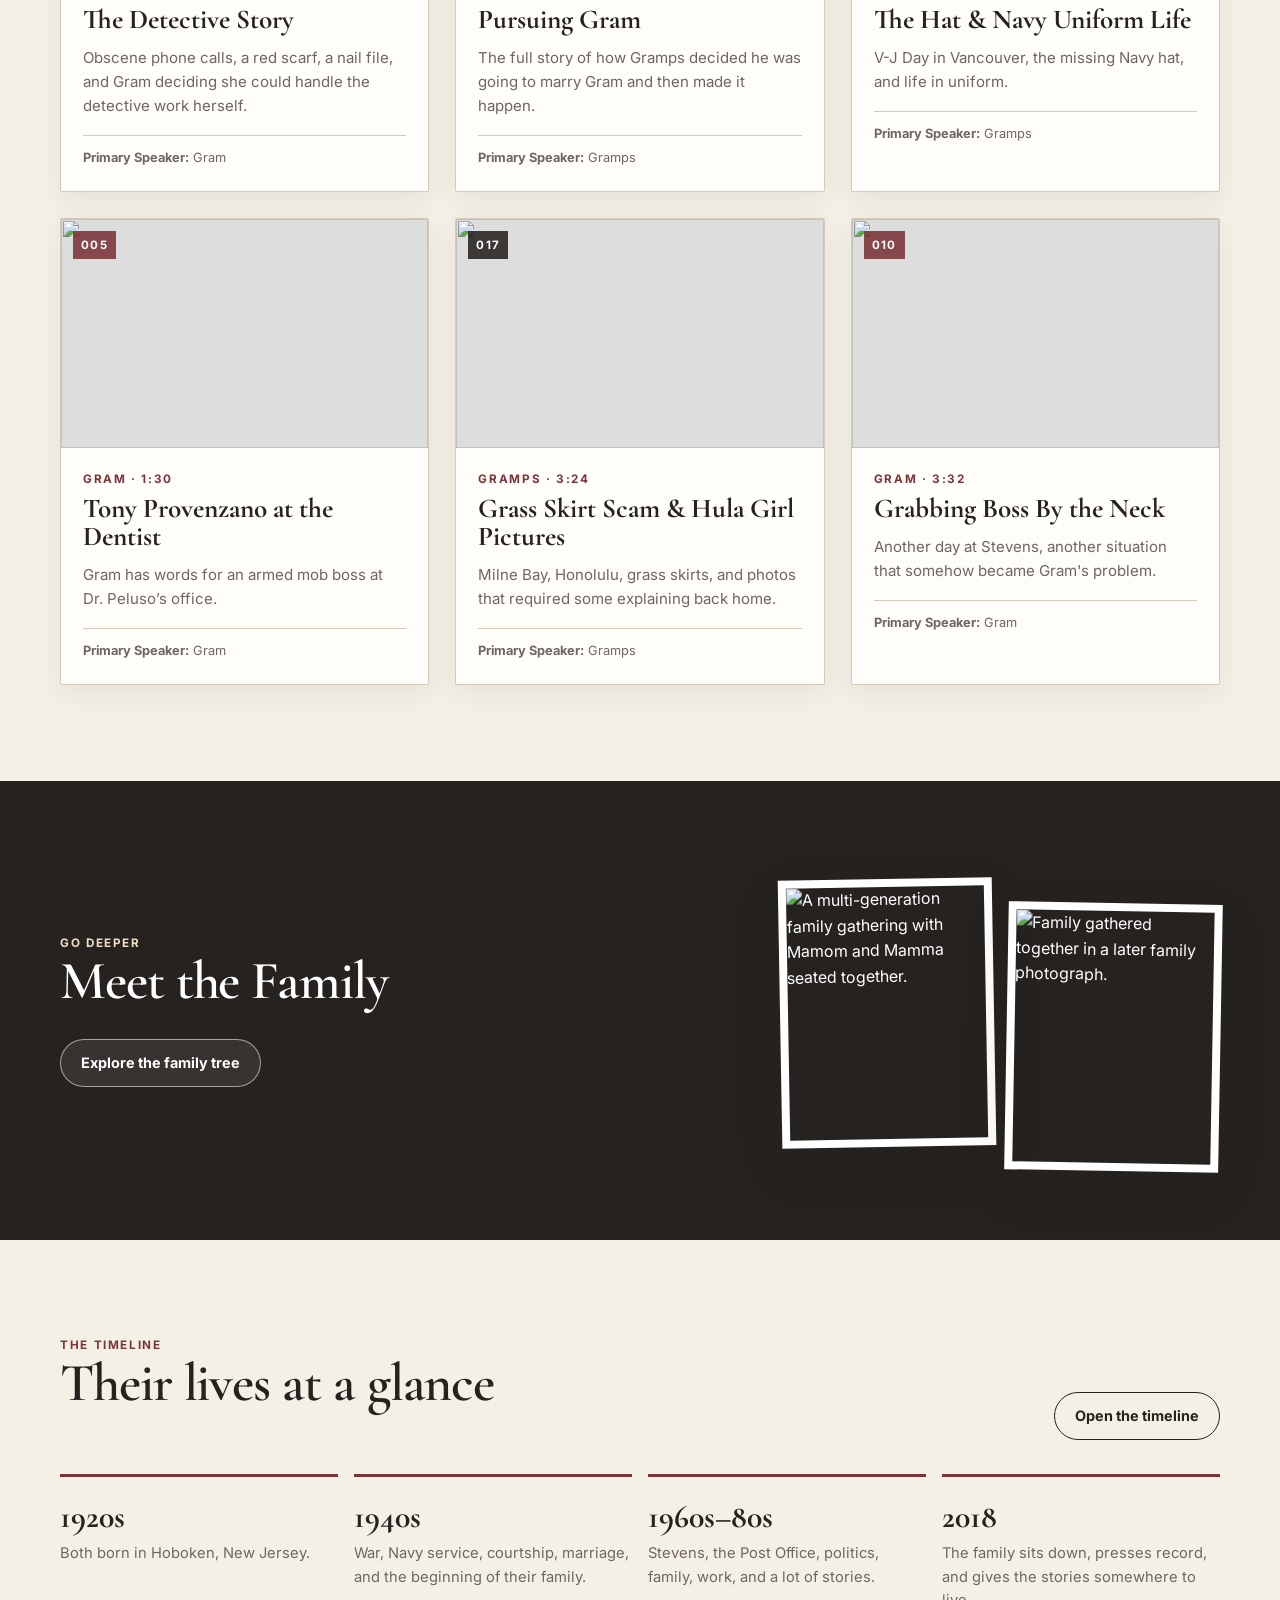
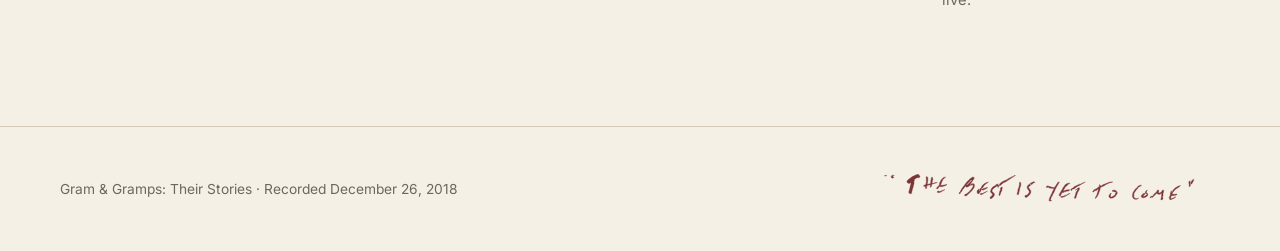
==== commit 956df8ee: "Move homepage stories CTA below blurb" ====
--- a/index.html
+++ b/index.html
@@ -25,7 +25,7 @@
   </div>
 </section>
 <section class="section wrap">
-  <div class="section-head"><div><div class="eyebrow">Their Voices</div><h2>Their Stories</h2><div style="margin-top:22px"><a class="button primary" href="stories.html">Explore the Stories</a></div></div><p>Twenty-seven stories cut from one afternoon with Gram and Gramps. Browse by memory, speaker, era, or whatever story you’re in the mood to hear them share first-hand.</p></div>
+  <div class="section-head"><div><div class="eyebrow">Their Voices</div><h2>Their Stories</h2></div><div><p>Twenty-seven stories cut from one afternoon with Gram and Gramps. Browse by memory, speaker, era, or whatever story you’re in the mood to hear them share first-hand.</p><div style="margin-top:22px"><a class="button primary" href="stories.html">Explore the Stories</a></div></div></div>
   <div class="stats story-stats"><div class="stat"><strong>27</strong><span>stories</span></div><div class="stat"><strong>1:55:52</strong><span>duration</span></div><div class="stat"><strong>90+</strong><span>years of memories</span></div></div>
   <div class="featured-story-label"><div class="eyebrow">Greatest Hits</div></div>
   <div id="featuredStories" class="story-grid"></div>
--- a/assets/css/branding.css
+++ b/assets/css/branding.css
@@ -1,3 +1,3 @@
 .wordmark{display:block;flex:0 0 auto;width:238px;height:66px;font-size:0;line-height:0;background:url('../images/gram-gramps-their-stories.svg') center/contain no-repeat}.wordmark span{display:none}.header-inner{height:88px}.their-stories-heading{width:min(620px,100%);margin:6px 0 24px;line-height:0}.their-stories-heading img{display:block;width:100%;height:auto}.stories-page-hero{padding-top:78px;padding-bottom:30px}.stories-page-hero+.section{padding-top:40px}.stories-page-hero .eyebrow{margin-bottom:8px}.site-footer{padding-top:30px;padding-bottom:30px}.site-footer .footer-inner{align-items:center}.site-footer .footer-inner>div:first-child{font-size:0}.site-footer .footer-inner>div:first-child:before{content:'Gram & Gramps: Their Stories · Recorded December 26, 2018';font-size:.86rem}.site-footer .footer-inner>div:last-child{font-size:0;display:flex;justify-content:flex-end;align-items:center}.site-footer .footer-inner>div:last-child:before{content:'';display:block;width:360px;height:64px;background:var(--wine);-webkit-mask:url('../images/the-best-is-yet-to-come-pen-clean.svg') center/contain no-repeat;mask:url('../images/the-best-is-yet-to-come-pen-clean.svg') center/contain no-repeat}
 @media(max-width:900px){.wordmark{width:214px;height:62px}.site-nav{top:88px}}
-@media(max-width:680px){.header-inner{height:78px}.wordmark{width:188px;height:56px}.site-nav{top:78px}.stories-page-hero{padding-top:58px;padding-bottom:24px}.stories-page-hero+.section{padding-top:32px}.their-stories-heading{width:min(560px,100%);margin-top:2px;margin-bottom:20px}.site-footer{padding-top:26px;padding-bottom:26px}.site-footer .footer-inner>div:last-child{justify-content:flex-start}.site-footer .footer-inner>div:last-child:before{width:320px;height:58px}}
+@media(max-width:680px){.header-inner{height:78px}.wordmark{width:188px;height:56px}.site-nav{top:78px}.stories-page-hero{padding-top:58px;padding-bottom:24px}.stories-page-hero+.section{padding-top:32px}.their-stories-heading{width:min(560px,100%);margin-top:2px;margin-bottom:20px}.site-footer{padding-top:26px;padding-bottom:26px}.site-footer .footer-inner{align-items:center;text-align:center;gap:18px}.site-footer .footer-inner>div:first-child{width:100%;text-align:center}.site-footer .footer-inner>div:first-child:before{content:'Gram & Gramps: Their Stories\A Recorded December 26, 2018';white-space:pre-line;display:block;line-height:1.55}.site-footer .footer-inner>div:last-child{width:100%;justify-content:center}.site-footer .footer-inner>div:last-child:before{width:min(320px,88vw);height:58px}}
--- a/assets/css/home.css
+++ b/assets/css/home.css
@@ -1,3 +1,3 @@
 .hero-copy{max-width:1000px}.hero-copy h1{max-width:980px}.hero-media img{object-position:center 42%}.hero:after{background:linear-gradient(90deg,rgba(19,15,13,.86) 0%,rgba(19,15,13,.58) 46%,rgba(19,15,13,.18) 76%),linear-gradient(0deg,rgba(19,15,13,.9) 0%,rgba(19,15,13,.7) 20%,rgba(19,15,13,.25) 46%,transparent 67%)}.hero-title{margin-bottom:18px}.hero-title-logo{width:min(760px,82vw);line-height:0;margin-left:-18px}.hero-title-logo img{display:block;width:100%;height:auto;filter:brightness(0) invert(1) drop-shadow(0 2px 10px rgba(0,0,0,.38))}.hero-kicker{font-size:.86rem;letter-spacing:.15em;text-transform:uppercase;font-weight:700;color:#f0dfc5;margin-bottom:7px}.hero-title h1{margin-bottom:0}.hero-copy .dek{text-shadow:0 1px 12px rgba(0,0,0,.28)}.hero-actions{display:flex;gap:12px;flex-wrap:wrap;margin-top:30px}.hero-actions .button{background:var(--wine);border-color:var(--wine);color:#fff}.hero-actions .button:hover{background:var(--wine-dark);border-color:var(--wine-dark)}.hero-legacy{width:100%;max-width:1040px;margin-top:36px;padding:0;border:0}.hero-signature-frame{position:relative;width:100%;margin:0 auto;overflow:visible}.hero-signature{display:block;width:100%;max-width:1040px;height:auto;margin:0;padding:4px 0;box-sizing:border-box;filter:drop-shadow(0 0 .7px #f5f0e6) drop-shadow(0 2px 7px rgba(0,0,0,.28))}.story-stats{margin:0 0 36px}.story-stats .stat{border-color:var(--line)}.story-stats .stat strong{color:var(--wine)}.story-stats .stat span{color:var(--muted)}.featured-story-label{margin:0 0 20px;padding-top:4px}.featured-story-label .eyebrow{font:600 1.85rem/1.05 "Cormorant Garamond",Georgia,serif;letter-spacing:.005em;text-transform:none;color:var(--wine)}.featured-cta{display:flex;flex-direction:column;align-items:flex-start;gap:9px;margin-top:32px}.featured-cta .eyebrow{margin-left:2px}
-@media(max-width:680px){.hero-media img{object-position:55% 42%}.hero:after{background:linear-gradient(0deg,rgba(19,15,13,.96) 0%,rgba(19,15,13,.84) 34%,rgba(19,15,13,.61) 66%,rgba(19,15,13,.5) 100%)}.hero-copy{padding-top:9vh}.hero-title-logo{width:104%;max-width:620px;margin-left:-10px}.hero-kicker{font-size:.76rem}.hero-copy .dek{color:#fffaf3;text-shadow:0 2px 14px rgba(0,0,0,.65)}.hero-legacy{margin-top:24px}.hero-signature-frame{width:100%;overflow:visible}.hero-signature{width:100%;max-width:100%;margin-left:0;padding:2px 0}.story-stats{grid-template-columns:repeat(3,1fr);gap:10px}.story-stats .stat strong{font-size:2rem}.story-stats .stat span{font-size:.66rem}.featured-story-label{margin-top:4px}.featured-story-label .eyebrow{font-size:1.65rem}}
+@media(max-width:680px){.hero-media img{object-position:55% 42%}.hero:after{background:linear-gradient(0deg,rgba(19,15,13,.96) 0%,rgba(19,15,13,.84) 34%,rgba(19,15,13,.61) 66%,rgba(19,15,13,.5) 100%)}.hero-copy{padding-top:9vh}.hero-title-logo{width:104%;max-width:620px;margin-left:-10px}.hero-kicker{font-size:.76rem}.hero-copy .dek{color:#fffaf3;text-shadow:0 2px 14px rgba(0,0,0,.65)}.hero-legacy{margin-top:24px}.hero-signature-frame{width:100%;overflow:visible}.hero-signature{width:100%;max-width:100%;margin-left:0;padding:2px 0}.story-stats{grid-template-columns:repeat(3,1fr);gap:10px}.story-stats .stat strong{font-size:2rem}.story-stats .stat span{font-size:.66rem}.featured-story-label{margin-top:4px}.featured-story-label .eyebrow{font-size:1.65rem}.section-head{display:grid;grid-template-columns:1fr;align-items:start;justify-items:start;gap:18px;margin-bottom:30px}.section-head>div{width:100%}.section-head>p{max-width:100%;margin:0}.section-head .button{width:auto;max-width:100%;white-space:nowrap;min-height:46px;padding:0 19px;font-size:.88rem}}
 @media(max-width:430px){.story-stats{grid-template-columns:1fr}.story-stats .stat{padding-top:10px}.hero-signature{width:100%;max-width:100%;margin-left:0}}
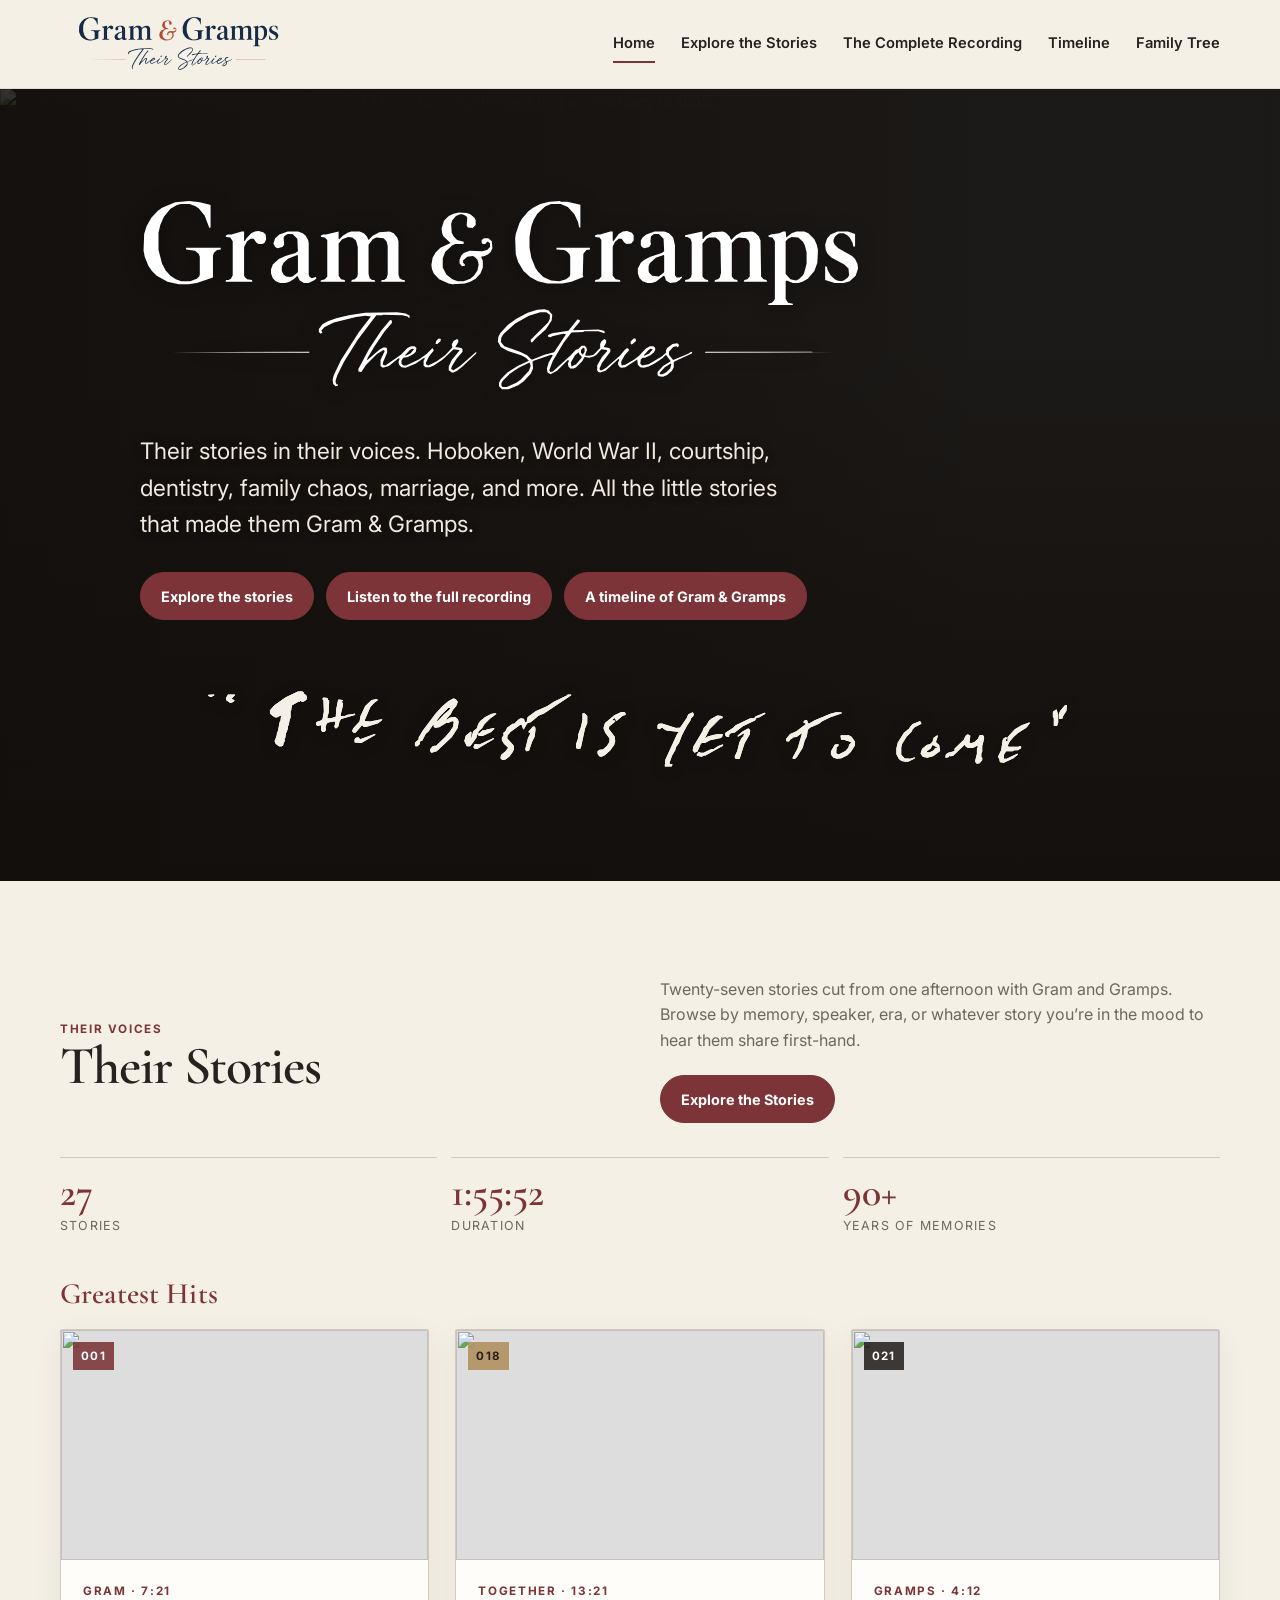
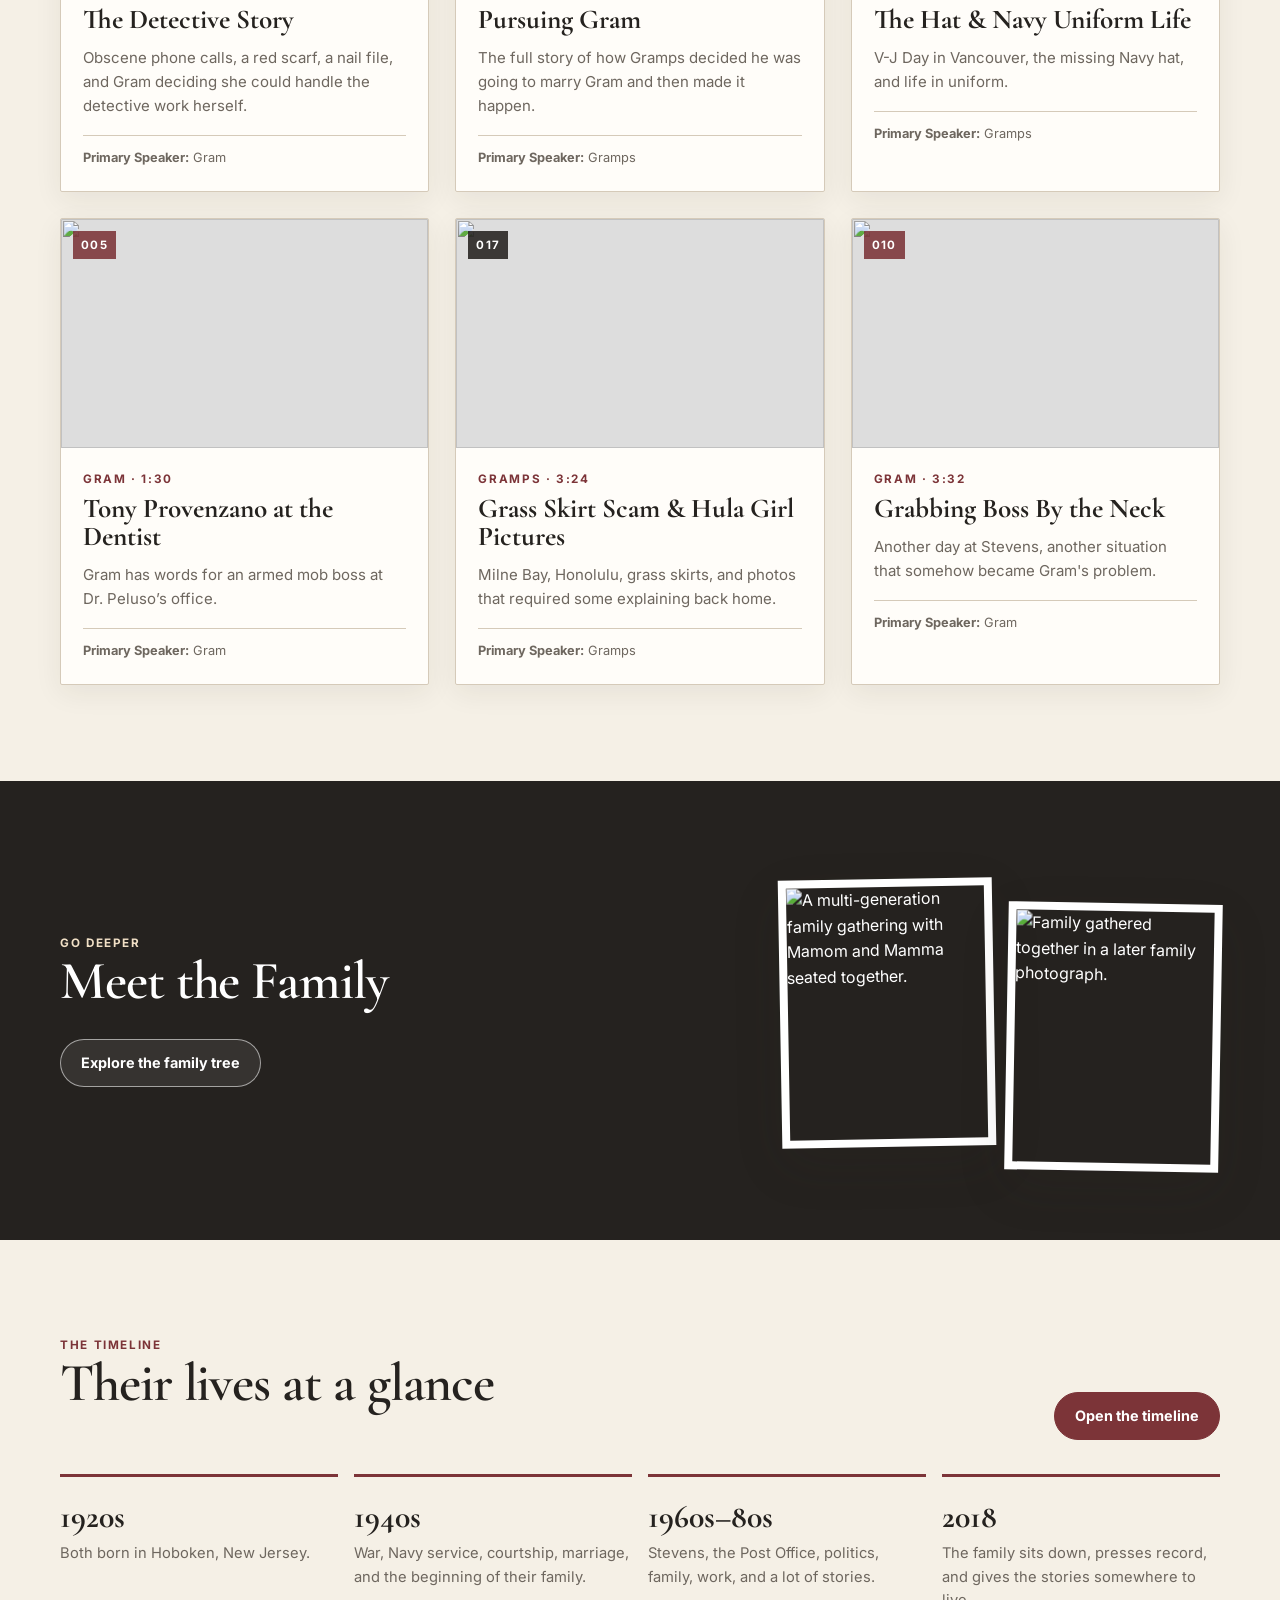
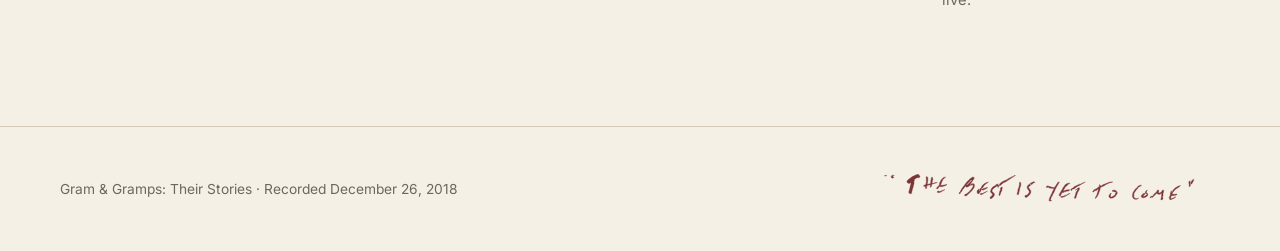
==== commit ba7a3b0d: "Style timeline CTA as primary button" ====
--- a/index.html
+++ b/index.html
@@ -37,7 +37,7 @@
   </div>
 </section>
 <section class="section wrap">
-  <div class="section-head"><div><div class="eyebrow">The Timeline</div><h2>Their lives at a glance</h2></div><a class="button" href="timeline.html">Open the timeline</a></div>
+  <div class="section-head"><div><div class="eyebrow">The Timeline</div><h2>Their lives at a glance</h2></div><a class="button primary" href="timeline.html">Open the timeline</a></div>
   <div class="timeline-preview"><article><strong>1920s</strong><p>Both born in Hoboken, New Jersey.</p></article><article><strong>1940s</strong><p>War, Navy service, courtship, marriage, and the beginning of their family.</p></article><article><strong>1960s–80s</strong><p>Stevens, the Post Office, politics, family, work, and a lot of stories.</p></article><article><strong>2018</strong><p>The family sits down, presses record, and gives the stories somewhere to live.</p></article></div>
 </section>
 </main>
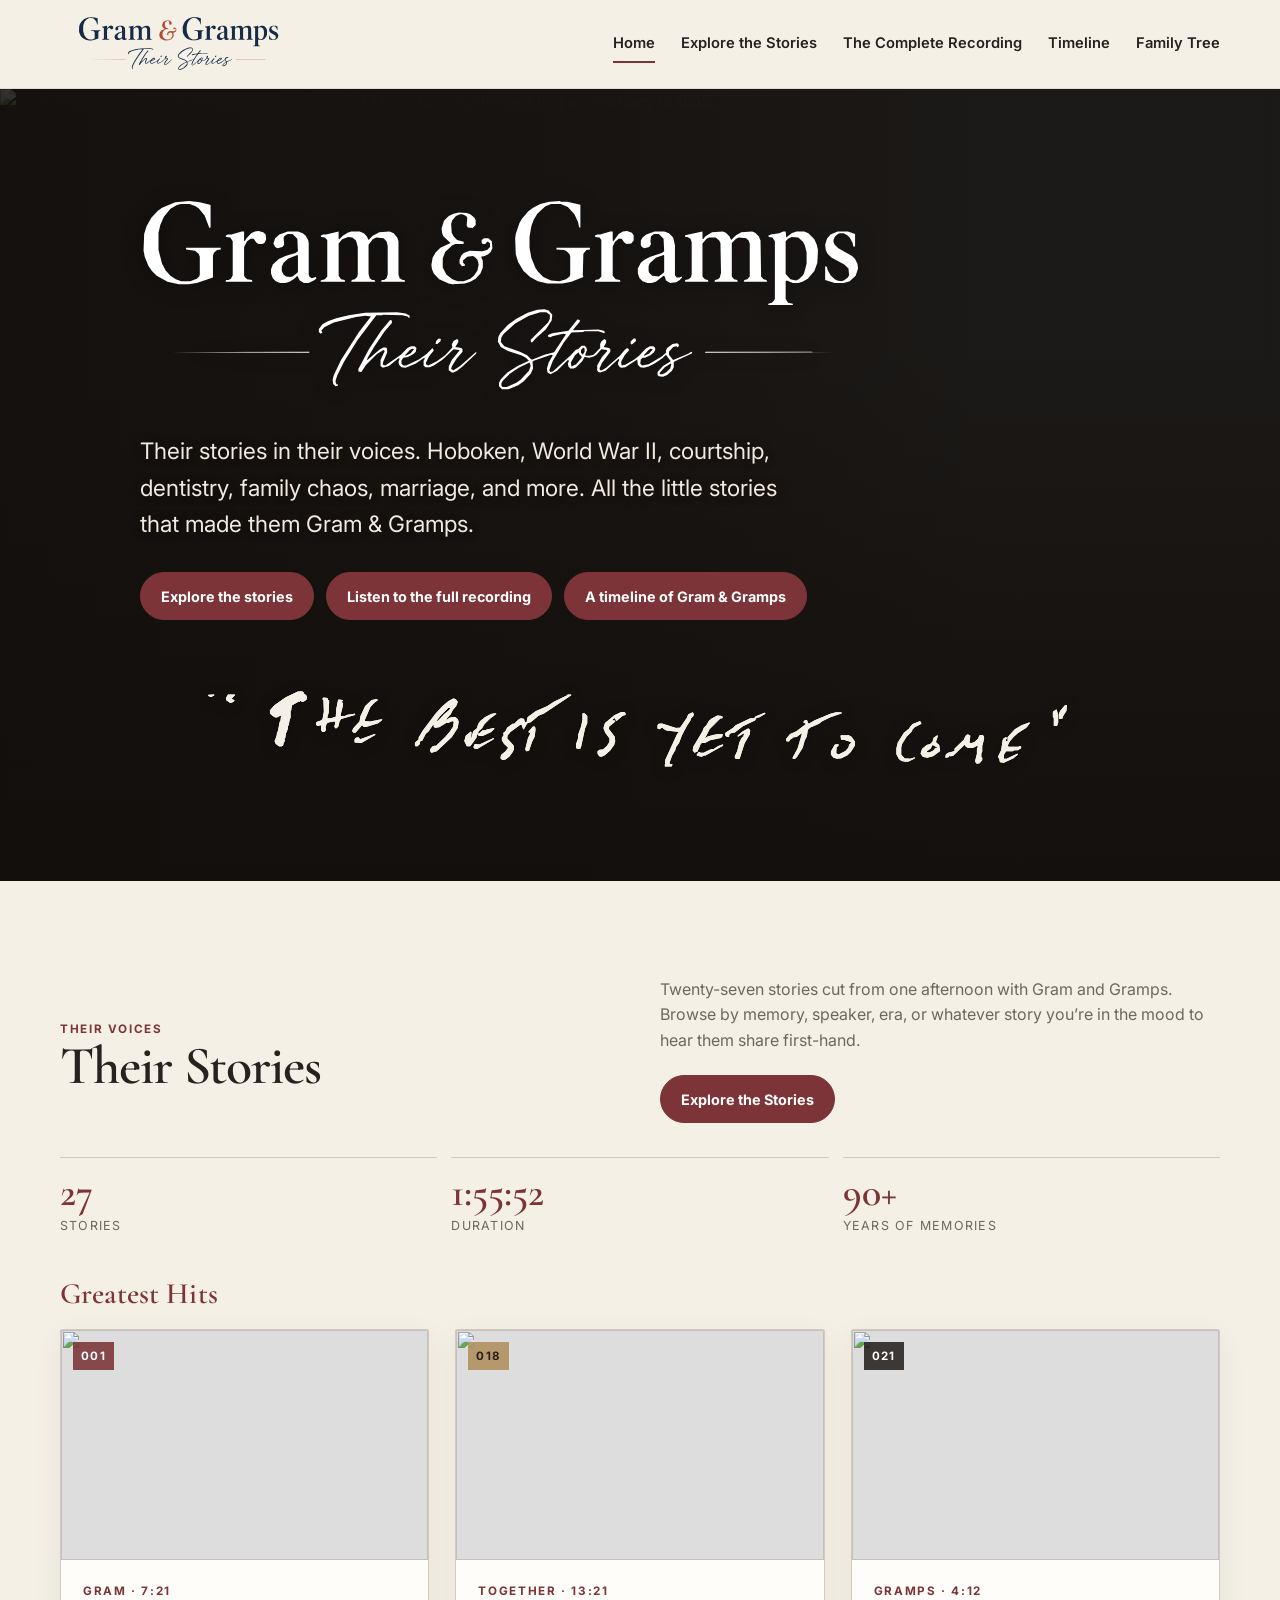
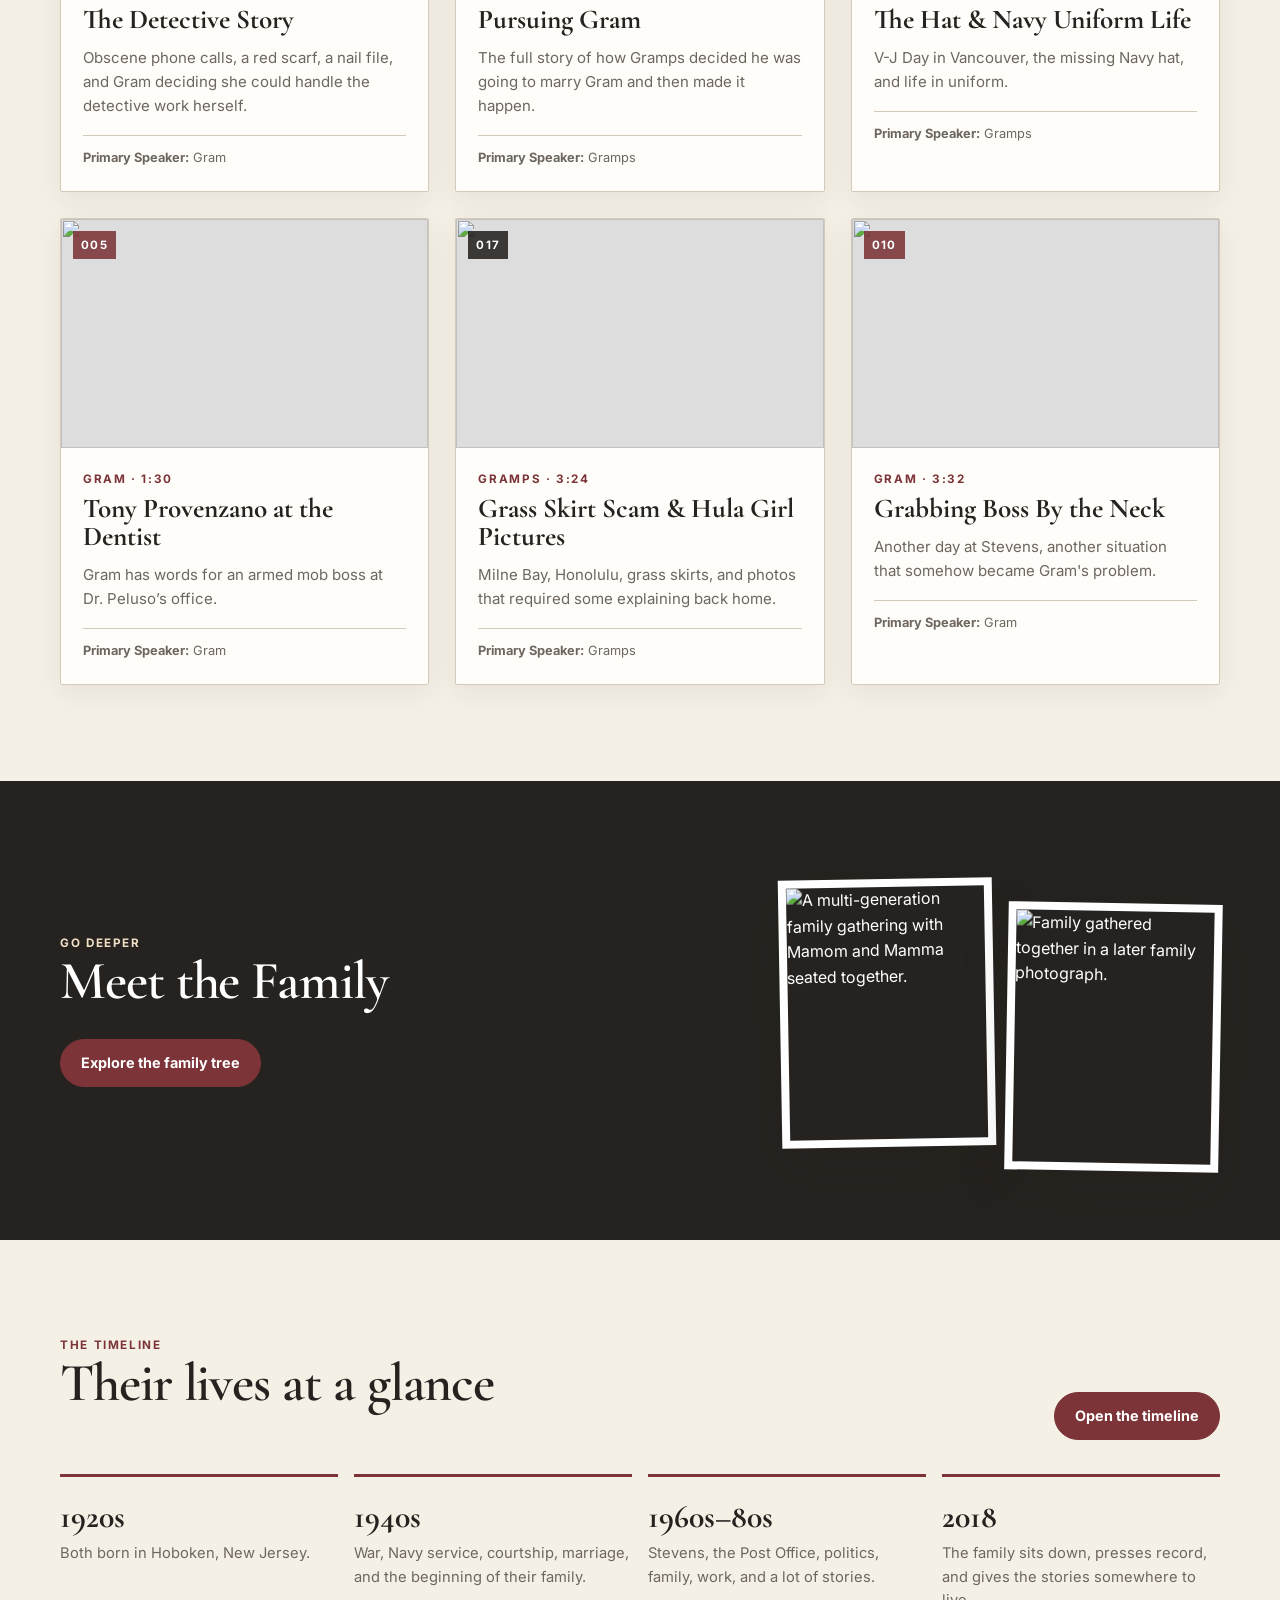
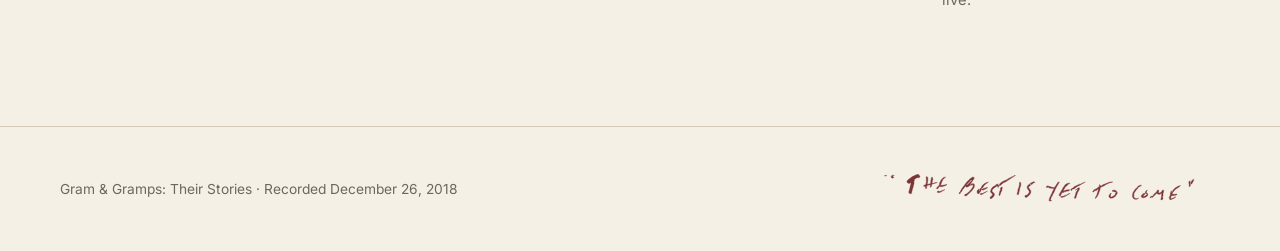
==== commit a4c7575d: "Use primary style for family tree CTA" ====
--- a/index.html
+++ b/index.html
@@ -32,7 +32,7 @@
 </section>
 <section class="section archive-band">
   <div class="archive-grid wrap">
-    <div><div class="eyebrow light">Go Deeper</div><h2>Meet the Family</h2><div style="margin-top:30px"><a class="button light" href="family-tree.html">Explore the family tree</a></div></div>
+    <div><div class="eyebrow light">Go Deeper</div><h2>Meet the Family</h2><div style="margin-top:30px"><a class="button primary" href="family-tree.html">Explore the family tree</a></div></div>
     <div class="photo-stack"><img src="https://drive.google.com/thumbnail?id=1MJA2WRjSsl3waaRebiGanG0dg9UdJVm9&sz=w1600" alt="A multi-generation family gathering with Mamom and Mamma seated together."><img src="https://drive.google.com/thumbnail?id=1Fem4-S0j2wShqC5hpXGt7dLoz8n_kyJr&sz=w1600" alt="Family gathered together in a later family photograph."></div>
   </div>
 </section>
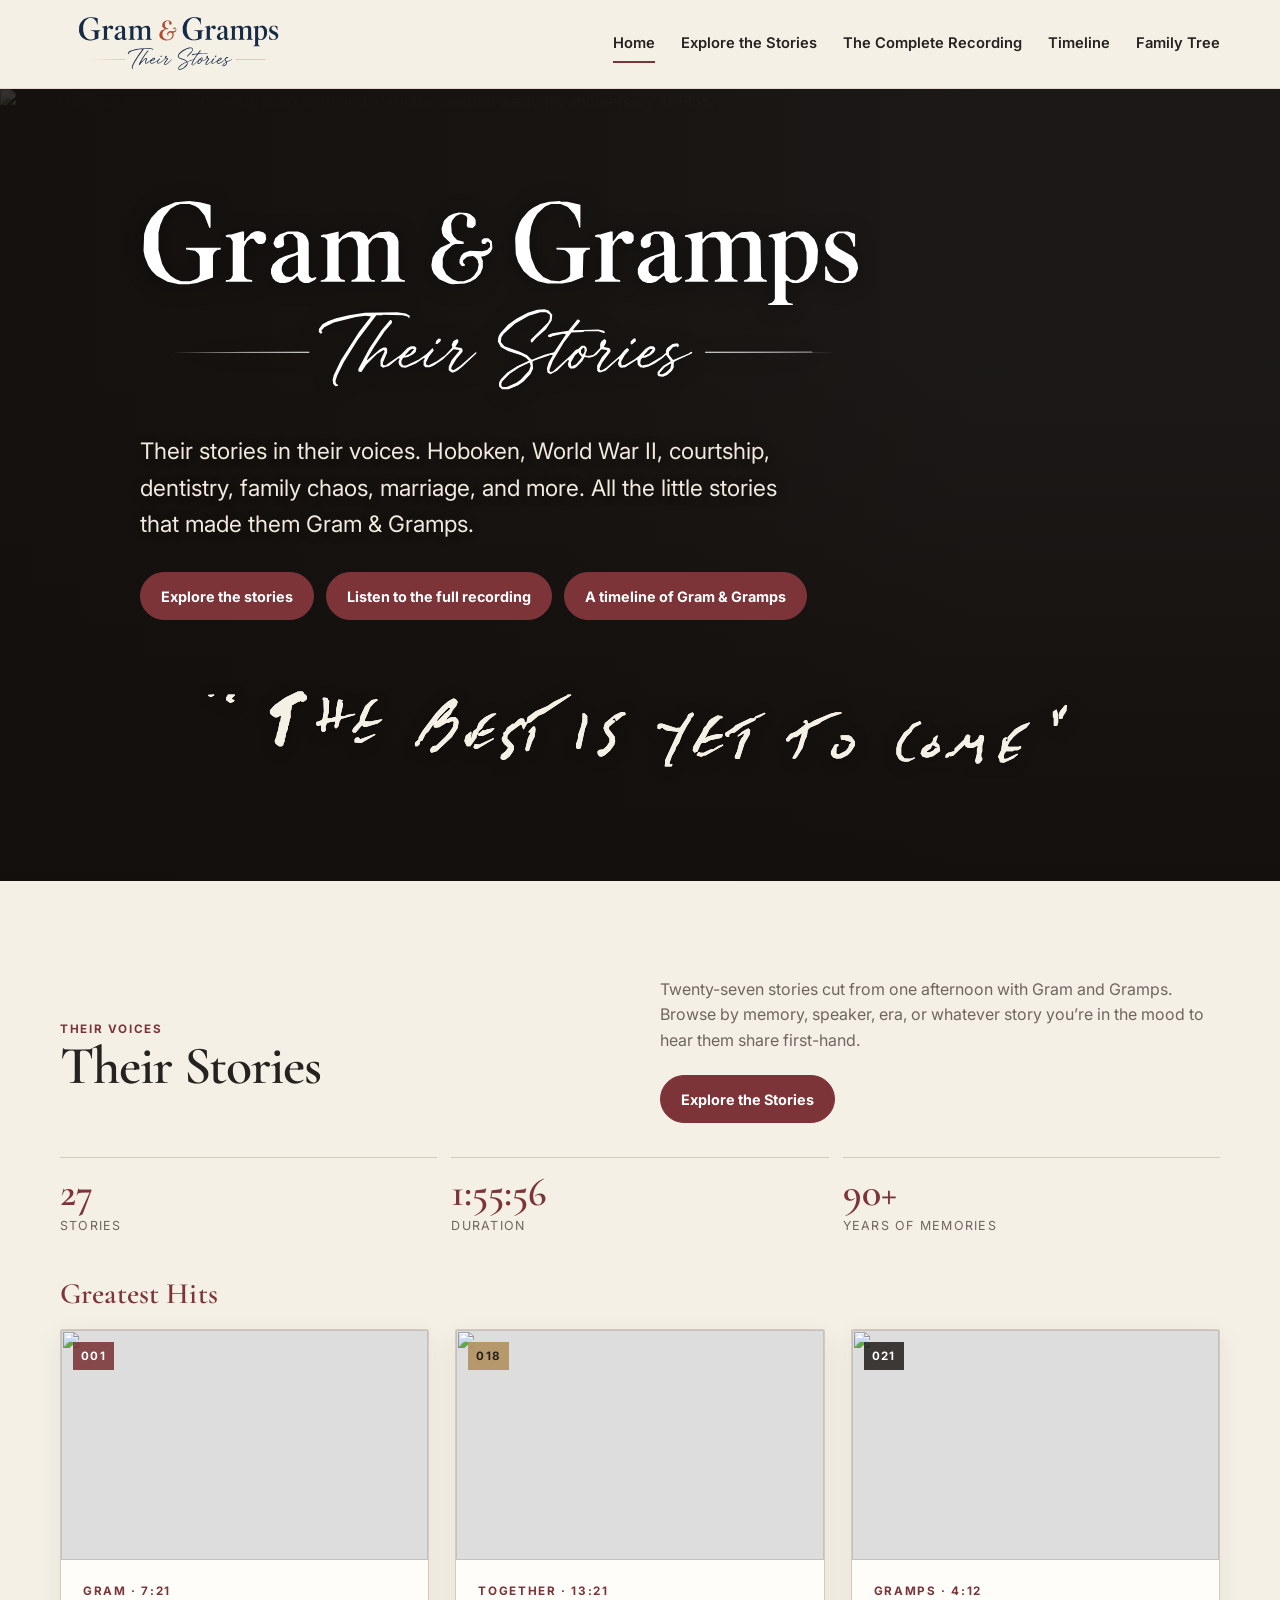
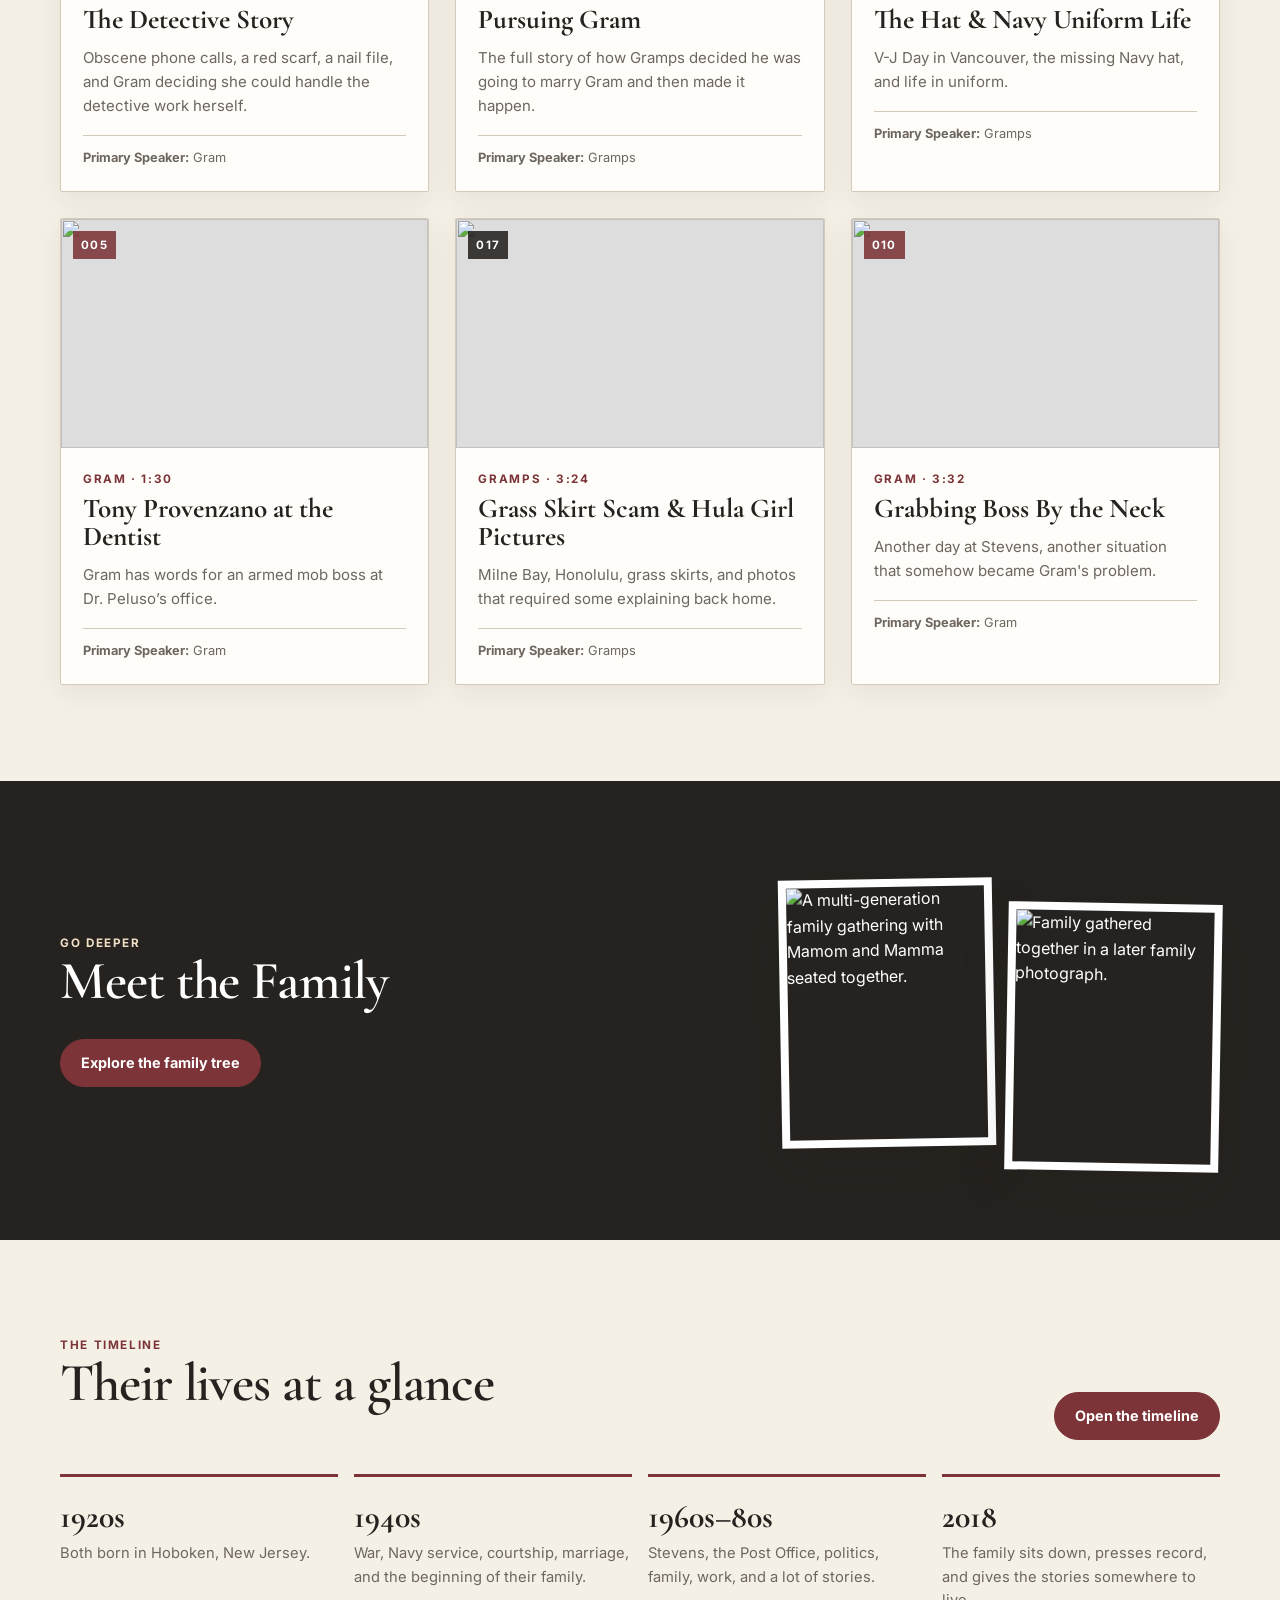
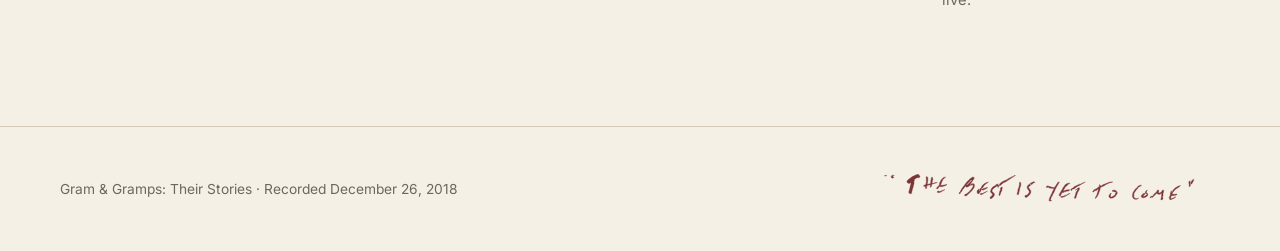
==== commit 63ca8806: "Correct full recording duration" ====
--- a/index.html
+++ b/index.html
@@ -26,7 +26,7 @@
 </section>
 <section class="section wrap">
   <div class="section-head"><div><div class="eyebrow">Their Voices</div><h2>Their Stories</h2></div><div><p>Twenty-seven stories cut from one afternoon with Gram and Gramps. Browse by memory, speaker, era, or whatever story you’re in the mood to hear them share first-hand.</p><div style="margin-top:22px"><a class="button primary" href="stories.html">Explore the Stories</a></div></div></div>
-  <div class="stats story-stats"><div class="stat"><strong>27</strong><span>stories</span></div><div class="stat"><strong>1:55:52</strong><span>duration</span></div><div class="stat"><strong>90+</strong><span>years of memories</span></div></div>
+  <div class="stats story-stats"><div class="stat"><strong>27</strong><span>stories</span></div><div class="stat"><strong>1:55:56</strong><span>duration</span></div><div class="stat"><strong>90+</strong><span>years of memories</span></div></div>
   <div class="featured-story-label"><div class="eyebrow">Greatest Hits</div></div>
   <div id="featuredStories" class="story-grid"></div>
 </section>
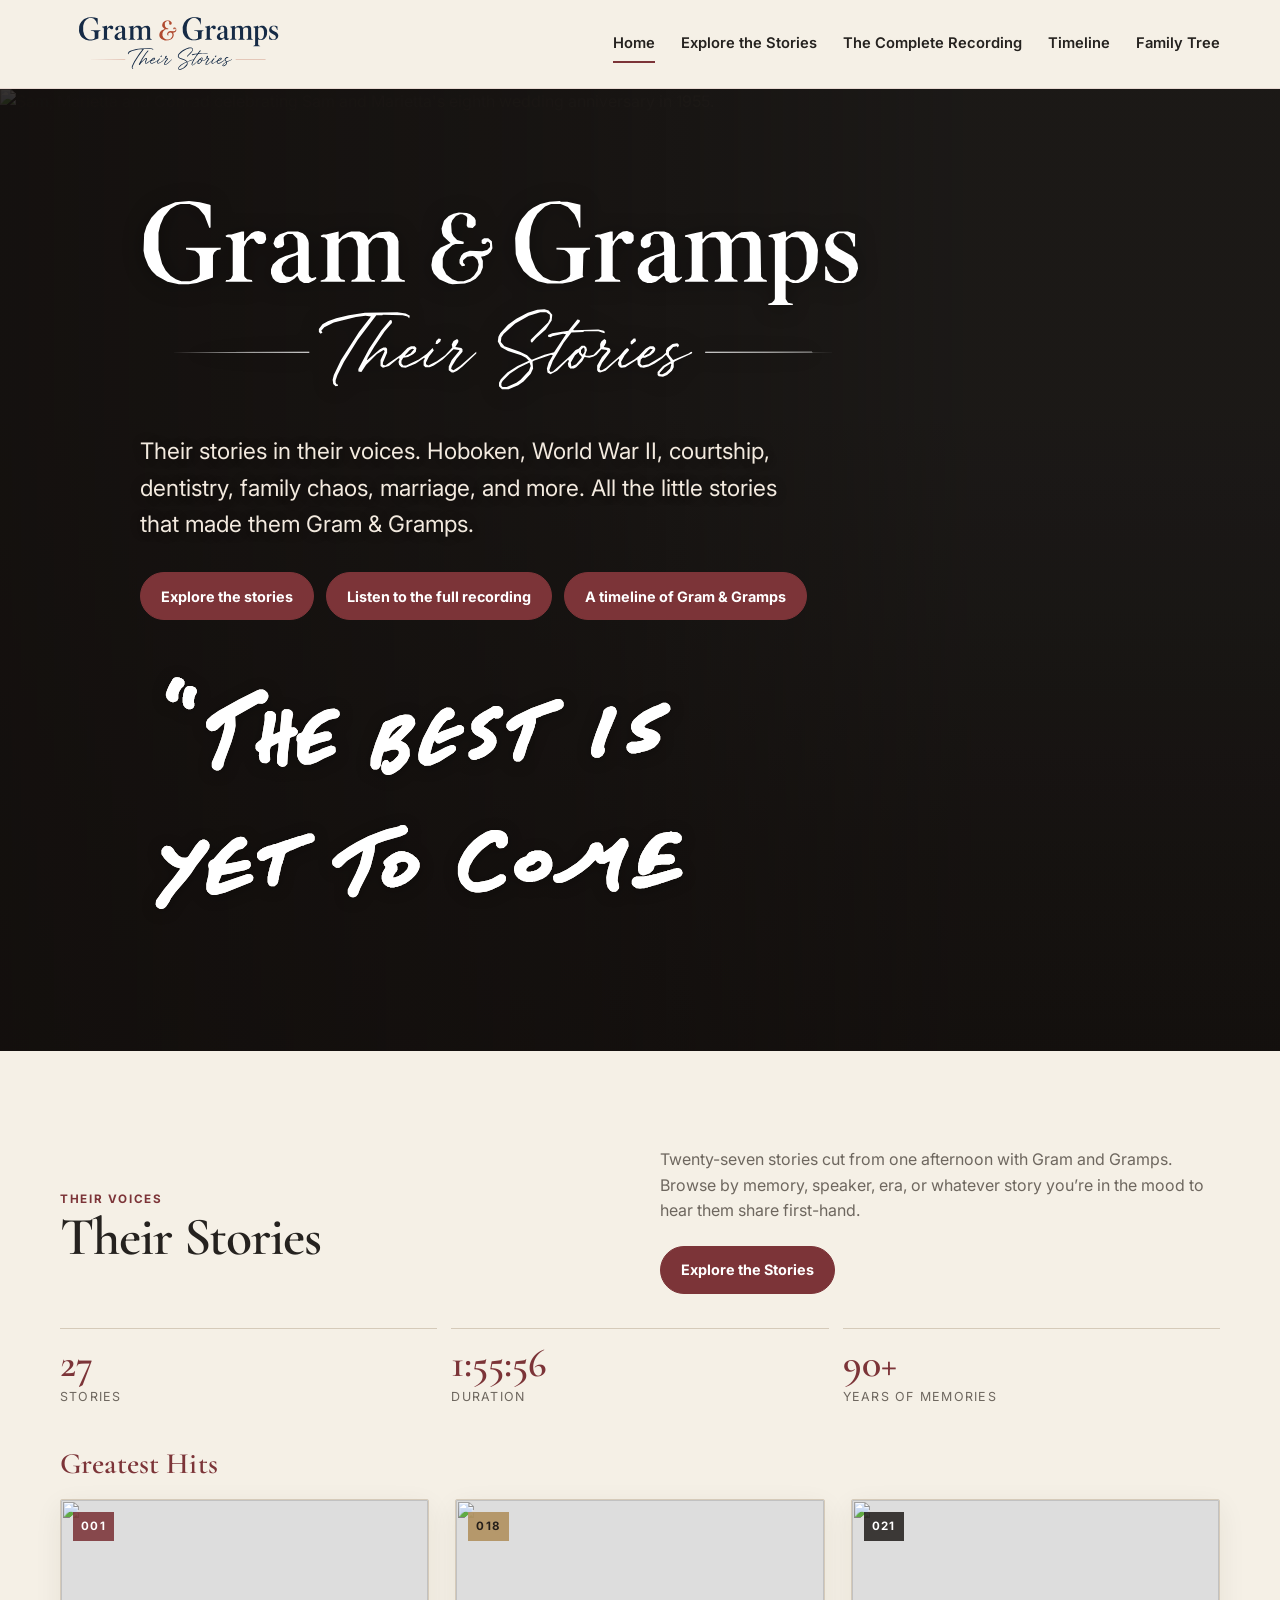
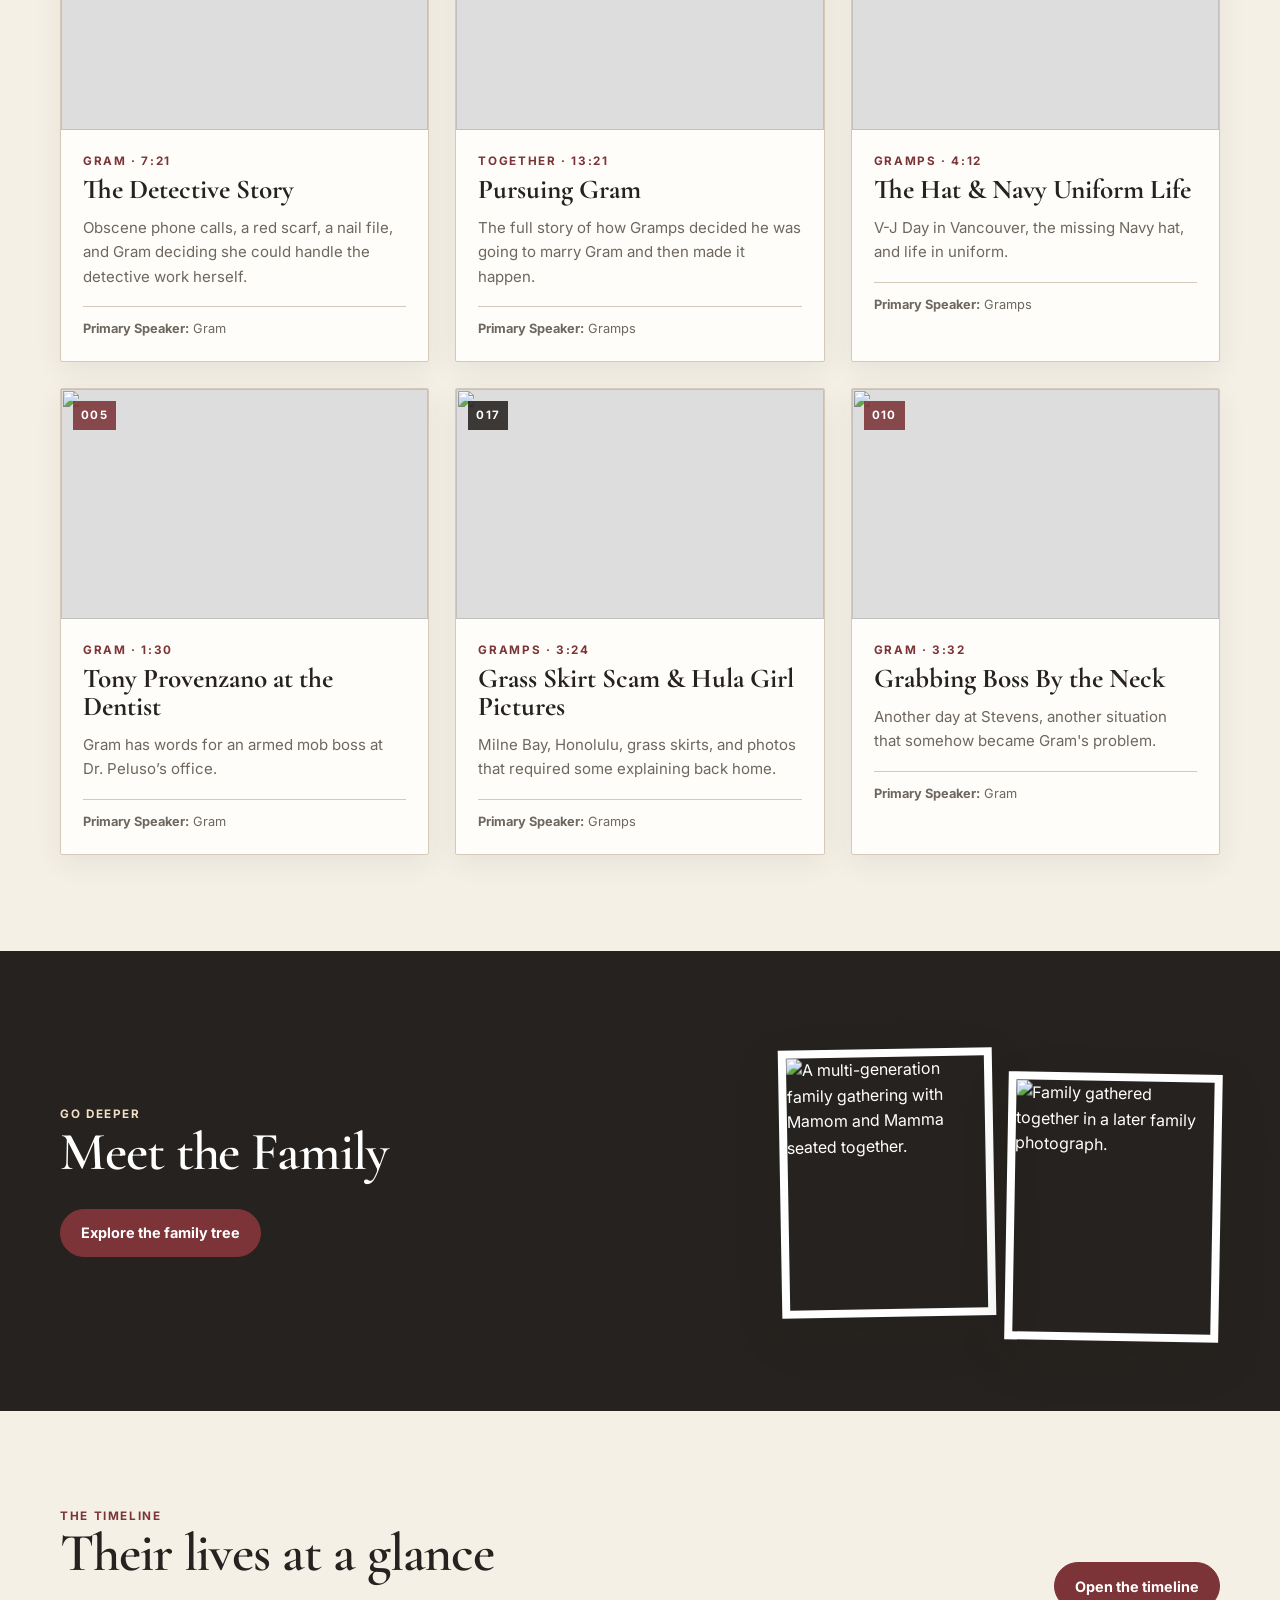
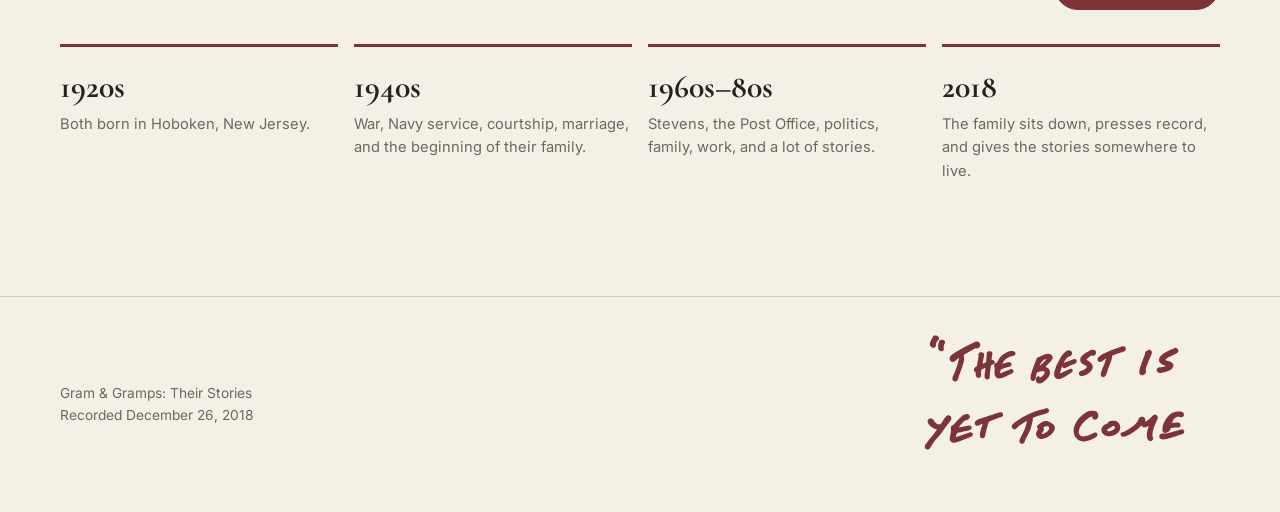
==== commit 05669c27: "Cache-bust new homepage handwriting treatment" ====
--- a/index.html
+++ b/index.html
@@ -3,7 +3,7 @@
 <meta charset="utf-8"><meta name="viewport" content="width=device-width,initial-scale=1">
 <meta name="description" content="The stories of Gram and Gramps, preserved in their own voices.">
 <title>Gram &amp; Gramps: Their Stories</title>
-<link rel="stylesheet" href="assets/css/styles.css"><link rel="stylesheet" href="assets/css/branding.css"><link rel="stylesheet" href="assets/css/curation.css"><link rel="stylesheet" href="assets/css/home.css">
+<link rel="stylesheet" href="assets/css/styles.css"><link rel="stylesheet" href="assets/css/branding.css?v=sign2"><link rel="stylesheet" href="assets/css/curation.css"><link rel="stylesheet" href="assets/css/home.css?v=sign2">
 </head><body>
 <header class="site-header">
   <div class="header-inner wrap">
@@ -21,7 +21,7 @@
     <div class="hero-title hero-title-logo"><img src="assets/images/gram-gramps-their-stories.svg" alt="Gram &amp; Gramps: Their Stories"></div>
     <p class="dek">Their stories in their voices. Hoboken, World War II, courtship, dentistry, family chaos, marriage, and more. All the little stories that made them Gram &amp; Gramps.</p>
     <div class="hero-actions"><a class="button light" href="stories.html">Explore the stories</a><a class="button primary" href="listen.html">Listen to the full recording</a><a class="button light" href="timeline.html">A timeline of Gram &amp; Gramps</a></div>
-    <div class="hero-legacy"><div class="hero-signature-frame"><img class="hero-signature" src="assets/images/the-best-is-yet-to-come-pen-clean.svg" alt="The best is yet to come, in Gramps' handwriting."></div></div>
+    <div class="hero-legacy"><div class="hero-signature-frame"><img class="hero-signature" src="assets/images/the-best-is-yet-to-come-pen-clean.svg?v=sign2" alt="The best is yet to come, in Gramps' handwriting."></div></div>
   </div>
 </section>
 <section class="section wrap">
--- a/assets/css/branding.css
+++ b/assets/css/branding.css
@@ -1,3 +1,3 @@
-.wordmark{display:block;flex:0 0 auto;width:238px;height:66px;font-size:0;line-height:0;background:url('../images/gram-gramps-their-stories.svg') center/contain no-repeat}.wordmark span{display:none}.header-inner{height:88px}.their-stories-heading{width:min(620px,100%);margin:6px 0 24px;line-height:0}.their-stories-heading img{display:block;width:100%;height:auto}.stories-page-hero{padding-top:78px;padding-bottom:30px}.stories-page-hero+.section{padding-top:40px}.stories-page-hero .eyebrow{margin-bottom:8px}.site-footer{padding-top:30px;padding-bottom:30px}.site-footer .footer-inner{align-items:center}.site-footer .footer-inner>div:first-child{font-size:0}.site-footer .footer-inner>div:first-child:before{content:'Gram & Gramps: Their Stories · Recorded December 26, 2018';font-size:.86rem}.site-footer .footer-inner>div:last-child{font-size:0;display:flex;justify-content:flex-end;align-items:center}.site-footer .footer-inner>div:last-child:before{content:'';display:block;width:360px;height:64px;background:var(--wine);-webkit-mask:url('../images/the-best-is-yet-to-come-pen-clean.svg') center/contain no-repeat;mask:url('../images/the-best-is-yet-to-come-pen-clean.svg') center/contain no-repeat}
+.wordmark{display:block;flex:0 0 auto;width:238px;height:66px;font-size:0;line-height:0;background:url('../images/gram-gramps-their-stories.svg') center/contain no-repeat}.wordmark span{display:none}.header-inner{height:88px}.their-stories-heading{width:min(620px,100%);margin:6px 0 24px;line-height:0}.their-stories-heading img{display:block;width:100%;height:auto}.stories-page-hero{padding-top:78px;padding-bottom:30px}.stories-page-hero+.section{padding-top:40px}.stories-page-hero .eyebrow{margin-bottom:8px}.site-footer{padding-top:30px;padding-bottom:30px}.site-footer .footer-inner{align-items:center}.site-footer .footer-inner>div:first-child{font-size:0}.site-footer .footer-inner>div:first-child:before{content:'Gram & Gramps: Their Stories\A Recorded December 26, 2018';font-size:.86rem;white-space:pre-line;display:block;line-height:1.55}.site-footer .footer-inner>div:last-child{font-size:0;display:flex;justify-content:flex-end;align-items:center}.site-footer .footer-inner>div:last-child:before{content:'';display:block;width:330px;height:155px;background:var(--wine);-webkit-mask:url('../images/the-best-is-yet-to-come-pen-clean.svg') center/contain no-repeat;mask:url('../images/the-best-is-yet-to-come-pen-clean.svg') center/contain no-repeat}
 @media(max-width:900px){.wordmark{width:214px;height:62px}.site-nav{top:88px}}
-@media(max-width:680px){.header-inner{height:78px}.wordmark{width:188px;height:56px}.site-nav{top:78px}.stories-page-hero{padding-top:58px;padding-bottom:24px}.stories-page-hero+.section{padding-top:32px}.their-stories-heading{width:min(560px,100%);margin-top:2px;margin-bottom:20px}.site-footer{padding-top:26px;padding-bottom:26px}.site-footer .footer-inner{align-items:center;text-align:center;gap:18px}.site-footer .footer-inner>div:first-child{width:100%;text-align:center}.site-footer .footer-inner>div:first-child:before{content:'Gram & Gramps: Their Stories\A Recorded December 26, 2018';white-space:pre-line;display:block;line-height:1.55}.site-footer .footer-inner>div:last-child{width:100%;justify-content:center}.site-footer .footer-inner>div:last-child:before{width:min(320px,88vw);height:58px}}
+@media(max-width:680px){.header-inner{height:78px}.wordmark{width:188px;height:56px}.site-nav{top:78px}.stories-page-hero{padding-top:58px;padding-bottom:24px}.stories-page-hero+.section{padding-top:32px}.their-stories-heading{width:min(560px,100%);margin-top:2px;margin-bottom:20px}.site-footer{padding-top:26px;padding-bottom:26px}.site-footer .footer-inner{align-items:center;text-align:center;gap:18px}.site-footer .footer-inner>div:first-child{width:100%;text-align:center}.site-footer .footer-inner>div:first-child:before{line-height:1.55}.site-footer .footer-inner>div:last-child{width:100%;justify-content:center}.site-footer .footer-inner>div:last-child:before{width:min(300px,88vw);height:140px}}
--- a/assets/css/curation.css
+++ b/assets/css/curation.css
@@ -9,4 +9,4 @@
 .location-section{margin-top:46px;padding-top:38px;border-top:1px solid var(--line)}.section-head.mini{margin-bottom:20px}.section-head.mini h2{font-size:2.45rem;margin:.1em 0 0}.location-grid{display:grid;grid-template-columns:1fr;gap:18px}.location-card{display:grid;grid-template-columns:minmax(0,1.25fr) minmax(240px,.75fr);padding:0;background:var(--white);border:1px solid var(--line);box-shadow:0 8px 28px rgba(48,37,28,.05);overflow:hidden}.location-map-wrap{min-height:270px;background:var(--paper-2)}.location-map{display:block;width:100%;height:100%;min-height:270px;border:0}.location-copy{padding:27px 28px;align-self:center}.location-copy h3{margin:.15em 0 .35em;font-size:2rem}.location-copy p{color:var(--muted);margin-bottom:16px}.map-button{min-height:40px;padding:0 16px;font-size:.78rem;color:var(--wine)}
 .story-card[data-group="Gram"] .story-number{background:rgba(124,52,56,.88)}.story-card[data-group="Gramps"] .story-number{background:rgba(37,34,31,.88)}.story-card[data-group="Together"] .story-number{background:rgba(178,147,98,.92);color:#251f1a}
 @media(max-width:900px){.location-card{grid-template-columns:1fr}.location-map-wrap,.location-map{min-height:310px}.story-hero-meta{gap:8px}}
-@media(max-width:680px){.story-hero>img,.story-thumb img{object-position:var(--story-focus-mobile,var(--story-focus,50% 20%))}.story-hero-meta{display:grid;grid-template-columns:repeat(3,1fr);gap:6px;margin-bottom:14px}.story-hero-meta div{min-width:0;padding:7px 7px 8px}.story-hero-meta strong{font-size:.76rem}.story-hero-meta span{font-size:.52rem;letter-spacing:.08em}.story-quote{padding:26px 24px;margin:34px 0}.drive-audio-player{min-width:100%;width:100%}.drive-audio-player iframe{height:108px}.audio-box{gap:18px}.transcript-section{margin:-20px 0 38px}.transcript-details summary{padding:16px}.transcript-body{padding:2px 16px 20px}.transcript-line{grid-template-columns:1fr;gap:4px;padding:12px 0}.transcript-speaker{padding-top:0}.story-sequence{margin:-28px 0 36px;gap:8px}.story-sequence-link{padding:12px 11px}.story-sequence-link strong{font-size:.72rem}.location-map-wrap,.location-map{min-height:250px}.location-copy{padding:22px 20px}}+@media(max-width:680px){.story-hero>img,.story-thumb img{object-position:var(--story-focus-mobile,var(--story-focus,50% 20%))}.story-hero>img[src*="1EEmMR9z6LDnW1ny6_JyGzMT3Hzgqqswx"]{transform:translateY(-6%) scale(1.14);transform-origin:center center}.story-hero-meta{display:grid;grid-template-columns:repeat(3,1fr);gap:6px;margin-bottom:14px}.story-hero-meta div{min-width:0;padding:7px 7px 8px}.story-hero-meta strong{font-size:.76rem}.story-hero-meta span{font-size:.52rem;letter-spacing:.08em}.story-quote{padding:26px 24px;margin:34px 0}.drive-audio-player{min-width:100%;width:100%}.drive-audio-player iframe{height:108px}.audio-box{gap:18px}.transcript-section{margin:-20px 0 38px}.transcript-details summary{padding:16px}.transcript-body{padding:2px 16px 20px}.transcript-line{grid-template-columns:1fr;gap:4px;padding:12px 0}.transcript-speaker{padding-top:0}.story-sequence{margin:-28px 0 36px;gap:8px}.story-sequence-link{padding:12px 11px}.story-sequence-link strong{font-size:.72rem}.location-map-wrap,.location-map{min-height:250px}.location-copy{padding:22px 20px}}
--- a/assets/css/home.css
+++ b/assets/css/home.css
@@ -1,3 +1,3 @@
-.hero-copy{max-width:1000px}.hero-copy h1{max-width:980px}.hero-media img{object-position:center 42%}.hero:after{background:linear-gradient(90deg,rgba(19,15,13,.86) 0%,rgba(19,15,13,.58) 46%,rgba(19,15,13,.18) 76%),linear-gradient(0deg,rgba(19,15,13,.9) 0%,rgba(19,15,13,.7) 20%,rgba(19,15,13,.25) 46%,transparent 67%)}.hero-title{margin-bottom:18px}.hero-title-logo{width:min(760px,82vw);line-height:0;margin-left:-18px}.hero-title-logo img{display:block;width:100%;height:auto;filter:brightness(0) invert(1) drop-shadow(0 2px 10px rgba(0,0,0,.38))}.hero-kicker{font-size:.86rem;letter-spacing:.15em;text-transform:uppercase;font-weight:700;color:#f0dfc5;margin-bottom:7px}.hero-title h1{margin-bottom:0}.hero-copy .dek{text-shadow:0 1px 12px rgba(0,0,0,.28)}.hero-actions{display:flex;gap:12px;flex-wrap:wrap;margin-top:30px}.hero-actions .button{background:var(--wine);border-color:var(--wine);color:#fff}.hero-actions .button:hover{background:var(--wine-dark);border-color:var(--wine-dark)}.hero-legacy{width:100%;max-width:1040px;margin-top:36px;padding:0;border:0}.hero-signature-frame{position:relative;width:100%;margin:0 auto;overflow:visible}.hero-signature{display:block;width:100%;max-width:1040px;height:auto;margin:0;padding:4px 0;box-sizing:border-box;filter:drop-shadow(0 0 .7px #f5f0e6) drop-shadow(0 2px 7px rgba(0,0,0,.28))}.story-stats{margin:0 0 36px}.story-stats .stat{border-color:var(--line)}.story-stats .stat strong{color:var(--wine)}.story-stats .stat span{color:var(--muted)}.featured-story-label{margin:0 0 20px;padding-top:4px}.featured-story-label .eyebrow{font:600 1.85rem/1.05 "Cormorant Garamond",Georgia,serif;letter-spacing:.005em;text-transform:none;color:var(--wine)}.featured-cta{display:flex;flex-direction:column;align-items:flex-start;gap:9px;margin-top:32px}.featured-cta .eyebrow{margin-left:2px}
+.hero-copy{max-width:1000px}.hero-copy h1{max-width:980px}.hero-media img{object-position:center 42%}.hero:after{background:linear-gradient(90deg,rgba(19,15,13,.86) 0%,rgba(19,15,13,.58) 46%,rgba(19,15,13,.18) 76%),linear-gradient(0deg,rgba(19,15,13,.9) 0%,rgba(19,15,13,.7) 20%,rgba(19,15,13,.25) 46%,transparent 67%)}.hero-title{margin-bottom:18px}.hero-title-logo{width:min(760px,82vw);line-height:0;margin-left:-18px}.hero-title-logo img{display:block;width:100%;height:auto;filter:brightness(0) invert(1) drop-shadow(0 2px 10px rgba(0,0,0,.38))}.hero-kicker{font-size:.86rem;letter-spacing:.15em;text-transform:uppercase;font-weight:700;color:#f0dfc5;margin-bottom:7px}.hero-title h1{margin-bottom:0}.hero-copy .dek{text-shadow:0 1px 12px rgba(0,0,0,.28)}.hero-actions{display:flex;gap:12px;flex-wrap:wrap;margin-top:30px}.hero-actions .button{background:var(--wine);border-color:var(--wine);color:#fff}.hero-actions .button:hover{background:var(--wine-dark);border-color:var(--wine-dark)}.hero-legacy{width:100%;max-width:1040px;margin-top:36px;padding:0;border:0}.hero-signature-frame{position:relative;width:100%;margin:0 auto;overflow:visible}.hero-signature{display:block;width:min(560px,100%);max-width:560px;height:auto;margin:0;padding:4px 0;box-sizing:border-box;filter:brightness(0) invert(1) drop-shadow(0 0 .7px #f5f0e6) drop-shadow(0 2px 7px rgba(0,0,0,.28))}.story-stats{margin:0 0 36px}.story-stats .stat{border-color:var(--line)}.story-stats .stat strong{color:var(--wine)}.story-stats .stat span{color:var(--muted)}.featured-story-label{margin:0 0 20px;padding-top:4px}.featured-story-label .eyebrow{font:600 1.85rem/1.05 "Cormorant Garamond",Georgia,serif;letter-spacing:.005em;text-transform:none;color:var(--wine)}.featured-cta{display:flex;flex-direction:column;align-items:flex-start;gap:9px;margin-top:32px}.featured-cta .eyebrow{margin-left:2px}
 @media(max-width:680px){.hero-media img{object-position:55% 42%}.hero:after{background:linear-gradient(0deg,rgba(19,15,13,.96) 0%,rgba(19,15,13,.84) 34%,rgba(19,15,13,.61) 66%,rgba(19,15,13,.5) 100%)}.hero-copy{padding-top:9vh}.hero-title-logo{width:104%;max-width:620px;margin-left:-10px}.hero-kicker{font-size:.76rem}.hero-copy .dek{color:#fffaf3;text-shadow:0 2px 14px rgba(0,0,0,.65)}.hero-legacy{margin-top:24px}.hero-signature-frame{width:100%;overflow:visible}.hero-signature{width:100%;max-width:100%;margin-left:0;padding:2px 0}.story-stats{grid-template-columns:repeat(3,1fr);gap:10px}.story-stats .stat strong{font-size:2rem}.story-stats .stat span{font-size:.66rem}.featured-story-label{margin-top:4px}.featured-story-label .eyebrow{font-size:1.65rem}.section-head{display:grid;grid-template-columns:1fr;align-items:start;justify-items:start;gap:18px;margin-bottom:30px}.section-head>div{width:100%}.section-head>p{max-width:100%;margin:0}.section-head .button{width:auto;max-width:100%;white-space:nowrap;min-height:46px;padding:0 19px;font-size:.88rem}}
 @media(max-width:430px){.story-stats{grid-template-columns:1fr}.story-stats .stat{padding-top:10px}.hero-signature{width:100%;max-width:100%;margin-left:0}}
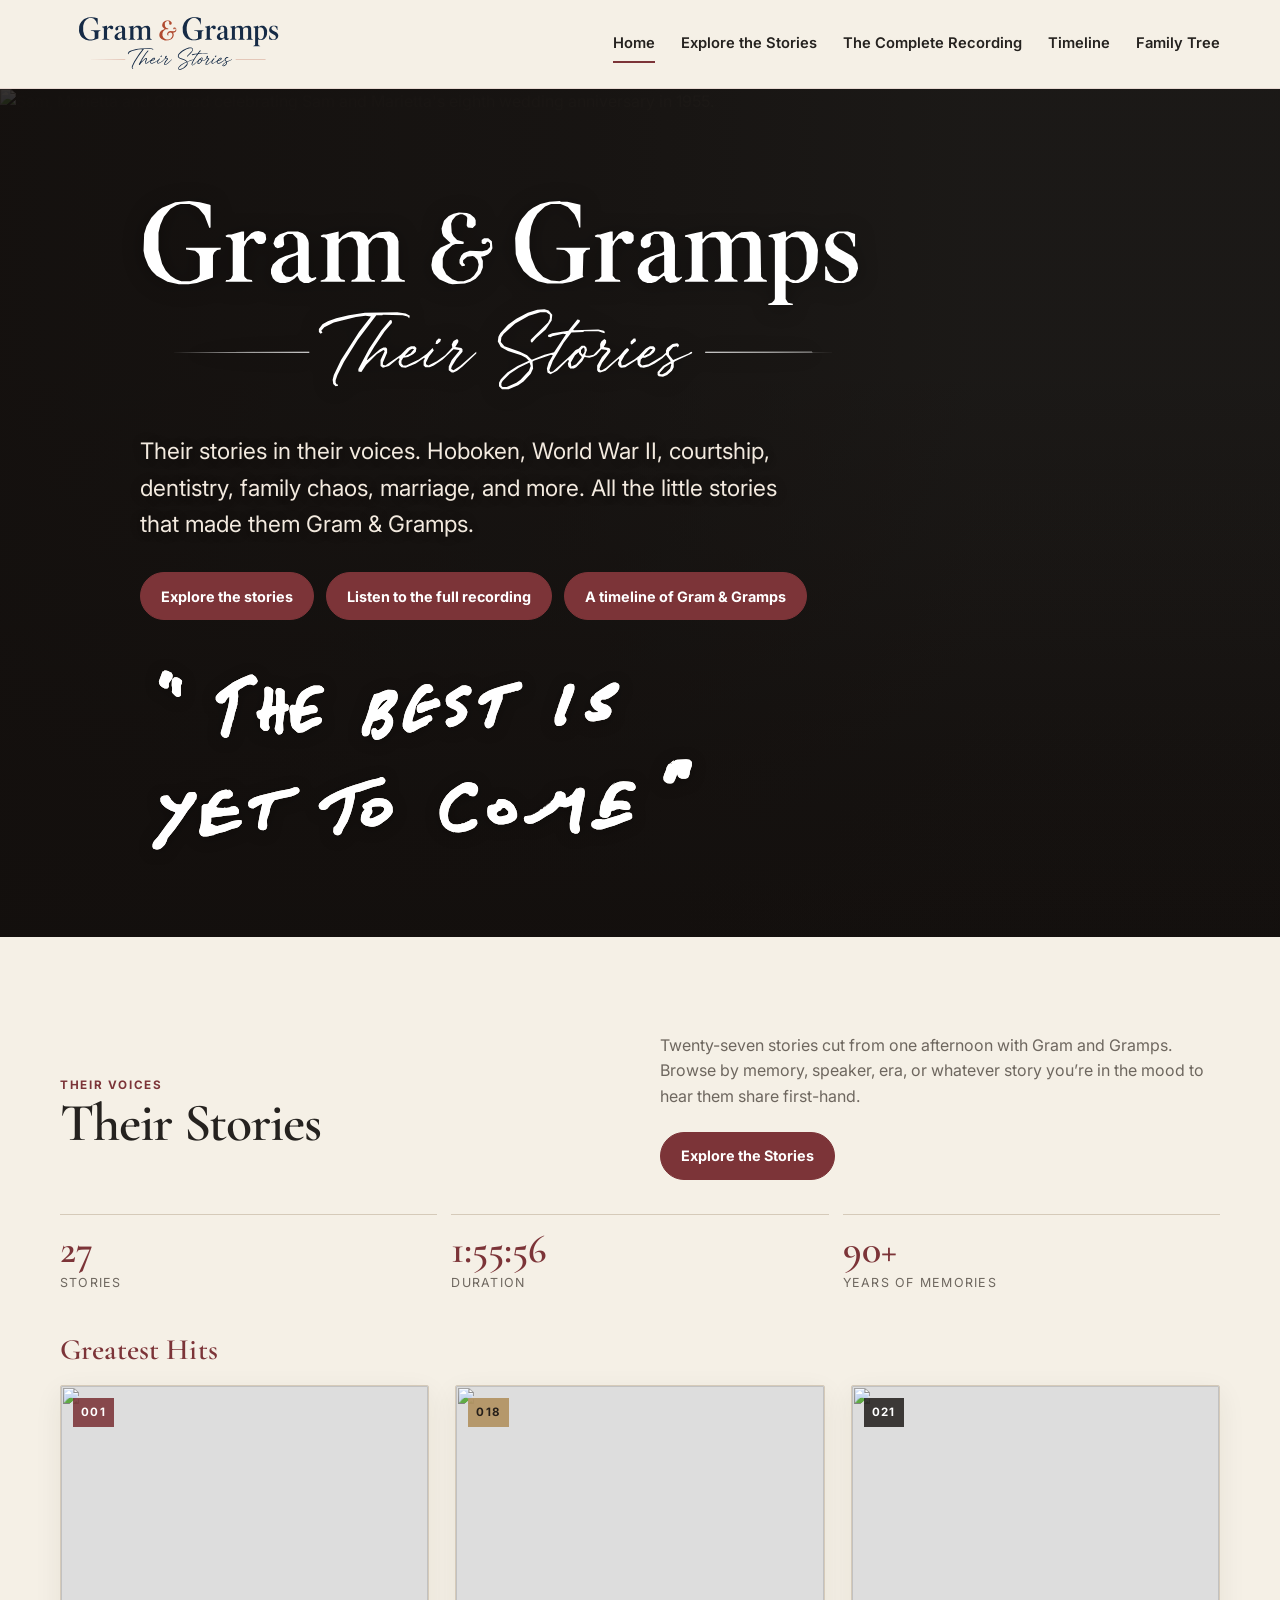
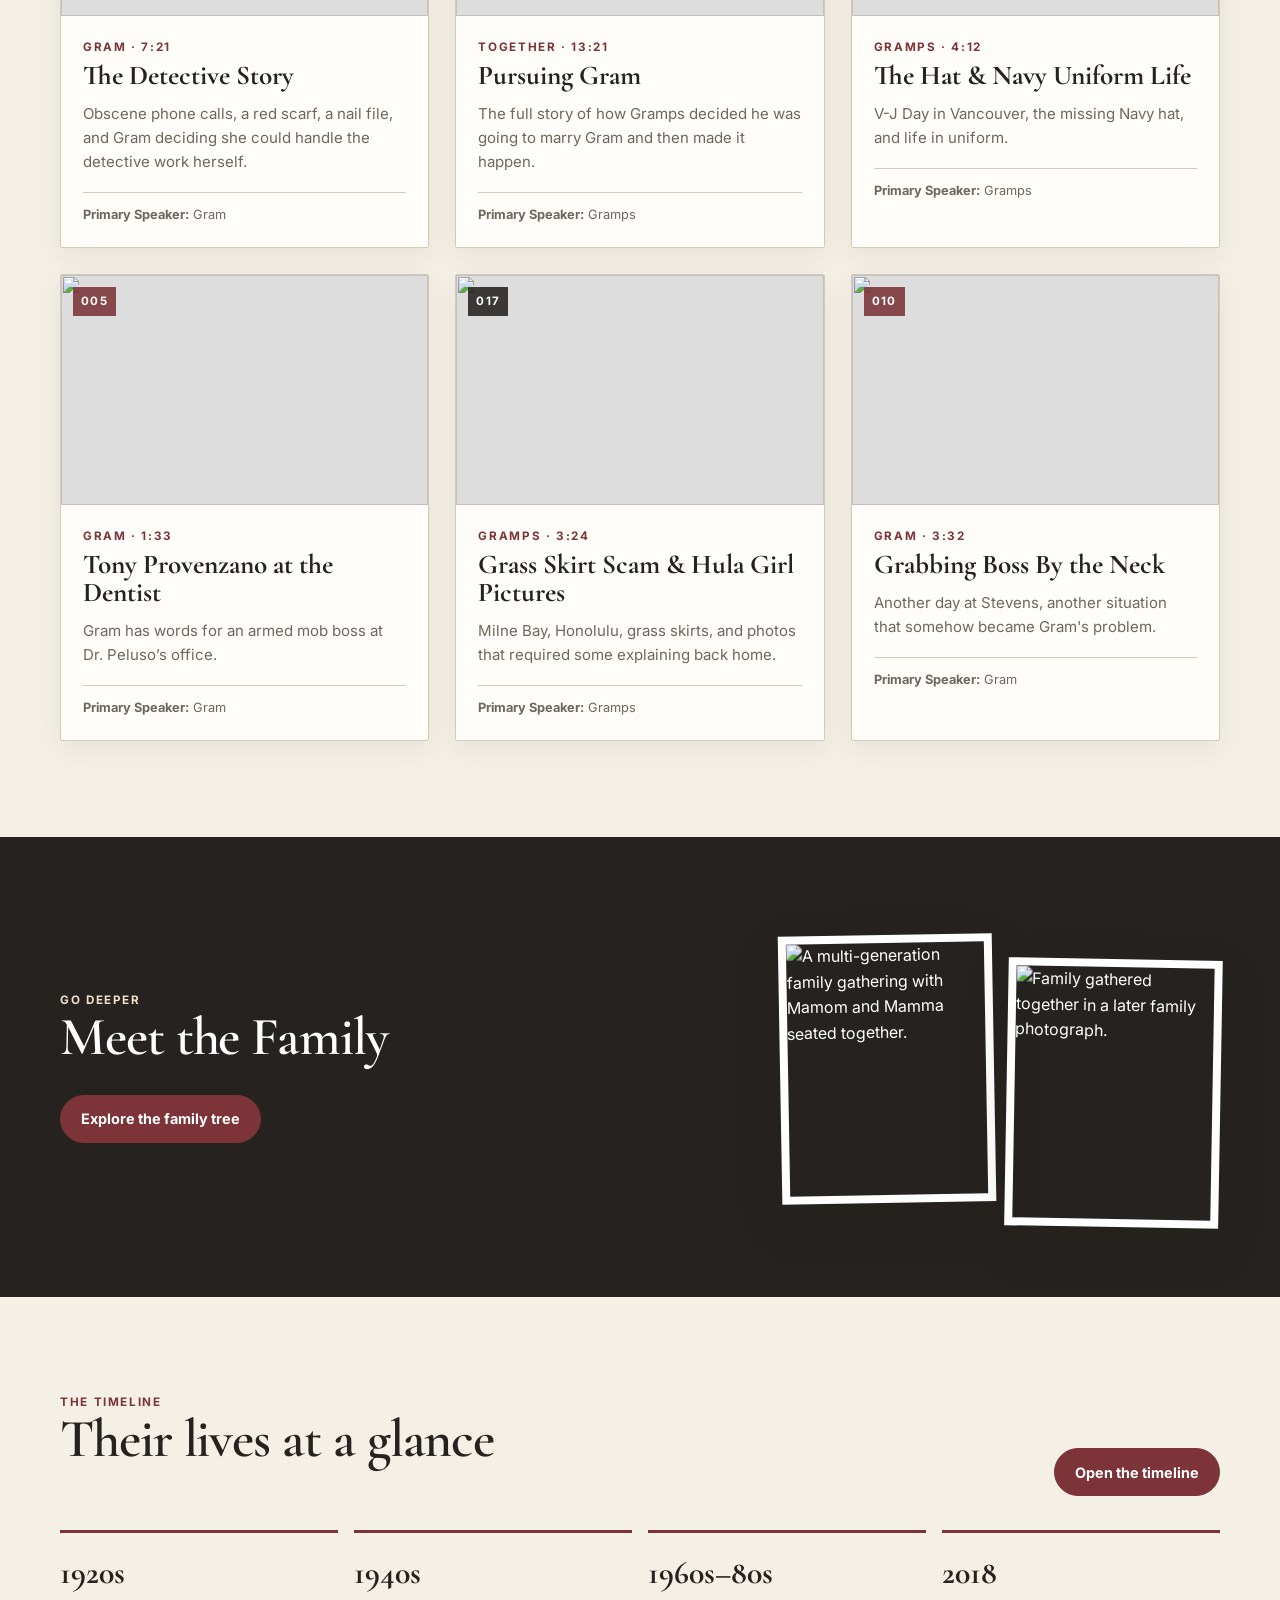
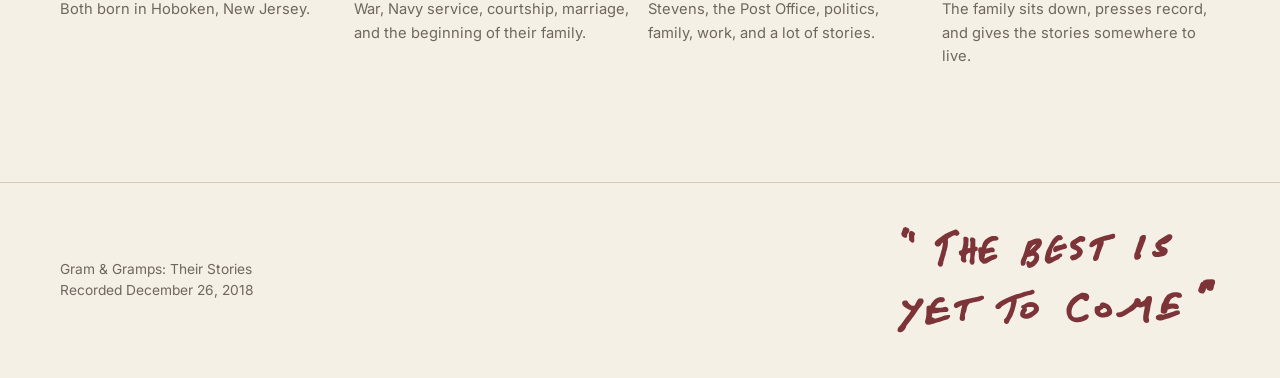
==== commit 85339ce4: "Use final handwriting asset and boundary polish" ====
--- a/index.html
+++ b/index.html
@@ -3,7 +3,7 @@
 <meta charset="utf-8"><meta name="viewport" content="width=device-width,initial-scale=1">
 <meta name="description" content="The stories of Gram and Gramps, preserved in their own voices.">
 <title>Gram &amp; Gramps: Their Stories</title>
-<link rel="stylesheet" href="assets/css/styles.css"><link rel="stylesheet" href="assets/css/branding.css?v=sign2"><link rel="stylesheet" href="assets/css/curation.css"><link rel="stylesheet" href="assets/css/home.css?v=sign2">
+<link rel="stylesheet" href="assets/css/styles.css"><link rel="stylesheet" href="assets/css/branding.css?v=sign3"><link rel="stylesheet" href="assets/css/curation.css"><link rel="stylesheet" href="assets/css/home.css?v=sign2">
 </head><body>
 <header class="site-header">
   <div class="header-inner wrap">
@@ -21,7 +21,7 @@
     <div class="hero-title hero-title-logo"><img src="assets/images/gram-gramps-their-stories.svg" alt="Gram &amp; Gramps: Their Stories"></div>
     <p class="dek">Their stories in their voices. Hoboken, World War II, courtship, dentistry, family chaos, marriage, and more. All the little stories that made them Gram &amp; Gramps.</p>
     <div class="hero-actions"><a class="button light" href="stories.html">Explore the stories</a><a class="button primary" href="listen.html">Listen to the full recording</a><a class="button light" href="timeline.html">A timeline of Gram &amp; Gramps</a></div>
-    <div class="hero-legacy"><div class="hero-signature-frame"><img class="hero-signature" src="assets/images/the-best-is-yet-to-come-pen-clean.svg?v=sign2" alt="The best is yet to come, in Gramps' handwriting."></div></div>
+    <div class="hero-legacy"><div class="hero-signature-frame"><img class="hero-signature" src="assets/images/the-best-is-yet-to-come-sign-final.svg" alt="The best is yet to come, in Gramps' handwriting."></div></div>
   </div>
 </section>
 <section class="section wrap">
@@ -42,5 +42,5 @@
 </section>
 </main>
 <footer class="site-footer"><div class="footer-inner wrap"><div>Tridente Family Oral History · Recorded December 26, 2018</div><div>Built from family recordings, photographs, documents, and memories.</div></div></footer>
-<script src="assets/js/data.js"></script><script src="assets/js/features.js"></script><script src="assets/js/site.js"></script><script src="assets/js/editorial-aug11.js"></script><script src="assets/js/newest-aug12.js"></script><script src="assets/js/curation.js"></script>
+<script src="assets/js/data.js"></script><script src="assets/js/features.js"></script><script src="assets/js/site.js"></script><script src="assets/js/editorial-aug11.js"></script><script src="assets/js/newest-aug12.js"></script><script src="assets/js/curation.js"></script><script src="assets/js/polish-aug14.js"></script>
 </body></html>
--- a/assets/css/branding.css
+++ b/assets/css/branding.css
@@ -1,3 +1,3 @@
-.wordmark{display:block;flex:0 0 auto;width:238px;height:66px;font-size:0;line-height:0;background:url('../images/gram-gramps-their-stories.svg') center/contain no-repeat}.wordmark span{display:none}.header-inner{height:88px}.their-stories-heading{width:min(620px,100%);margin:6px 0 24px;line-height:0}.their-stories-heading img{display:block;width:100%;height:auto}.stories-page-hero{padding-top:78px;padding-bottom:30px}.stories-page-hero+.section{padding-top:40px}.stories-page-hero .eyebrow{margin-bottom:8px}.site-footer{padding-top:30px;padding-bottom:30px}.site-footer .footer-inner{align-items:center}.site-footer .footer-inner>div:first-child{font-size:0}.site-footer .footer-inner>div:first-child:before{content:'Gram & Gramps: Their Stories\A Recorded December 26, 2018';font-size:.86rem;white-space:pre-line;display:block;line-height:1.55}.site-footer .footer-inner>div:last-child{font-size:0;display:flex;justify-content:flex-end;align-items:center}.site-footer .footer-inner>div:last-child:before{content:'';display:block;width:330px;height:155px;background:var(--wine);-webkit-mask:url('../images/the-best-is-yet-to-come-pen-clean.svg') center/contain no-repeat;mask:url('../images/the-best-is-yet-to-come-pen-clean.svg') center/contain no-repeat}
+.wordmark{display:block;flex:0 0 auto;width:238px;height:66px;font-size:0;line-height:0;background:url('../images/gram-gramps-their-stories.svg') center/contain no-repeat}.wordmark span{display:none}.header-inner{height:88px}.their-stories-heading{width:min(620px,100%);margin:6px 0 24px;line-height:0}.their-stories-heading img{display:block;width:100%;height:auto}.stories-page-hero{padding-top:78px;padding-bottom:30px}.stories-page-hero+.section{padding-top:40px}.stories-page-hero .eyebrow{margin-bottom:8px}.site-footer{padding-top:30px;padding-bottom:30px}.site-footer .footer-inner{align-items:center}.site-footer .footer-inner>div:first-child{font-size:0}.site-footer .footer-inner>div:first-child:before{content:'Gram & Gramps: Their Stories\A Recorded December 26, 2018';font-size:.86rem;white-space:pre-line;display:block;line-height:1.55}.site-footer .footer-inner>div:last-child{font-size:0;display:flex;justify-content:flex-end;align-items:center}.site-footer .footer-inner>div:last-child:before{content:'';display:block;width:330px;height:135px;background:var(--wine);-webkit-mask:url('../images/the-best-is-yet-to-come-sign-final.svg') center/contain no-repeat;mask:url('../images/the-best-is-yet-to-come-sign-final.svg') center/contain no-repeat}
 @media(max-width:900px){.wordmark{width:214px;height:62px}.site-nav{top:88px}}
-@media(max-width:680px){.header-inner{height:78px}.wordmark{width:188px;height:56px}.site-nav{top:78px}.stories-page-hero{padding-top:58px;padding-bottom:24px}.stories-page-hero+.section{padding-top:32px}.their-stories-heading{width:min(560px,100%);margin-top:2px;margin-bottom:20px}.site-footer{padding-top:26px;padding-bottom:26px}.site-footer .footer-inner{align-items:center;text-align:center;gap:18px}.site-footer .footer-inner>div:first-child{width:100%;text-align:center}.site-footer .footer-inner>div:first-child:before{line-height:1.55}.site-footer .footer-inner>div:last-child{width:100%;justify-content:center}.site-footer .footer-inner>div:last-child:before{width:min(300px,88vw);height:140px}}
+@media(max-width:680px){.header-inner{height:78px}.wordmark{width:188px;height:56px}.site-nav{top:78px}.stories-page-hero{padding-top:58px;padding-bottom:24px}.stories-page-hero+.section{padding-top:32px}.their-stories-heading{width:min(560px,100%);margin-top:2px;margin-bottom:20px}.site-footer{padding-top:26px;padding-bottom:26px}.site-footer .footer-inner{align-items:center;text-align:center;gap:18px}.site-footer .footer-inner>div:first-child{width:100%;text-align:center}.site-footer .footer-inner>div:first-child:before{line-height:1.55}.site-footer .footer-inner>div:last-child{width:100%;justify-content:center}.site-footer .footer-inner>div:last-child:before{width:min(300px,88vw);height:122px}}
